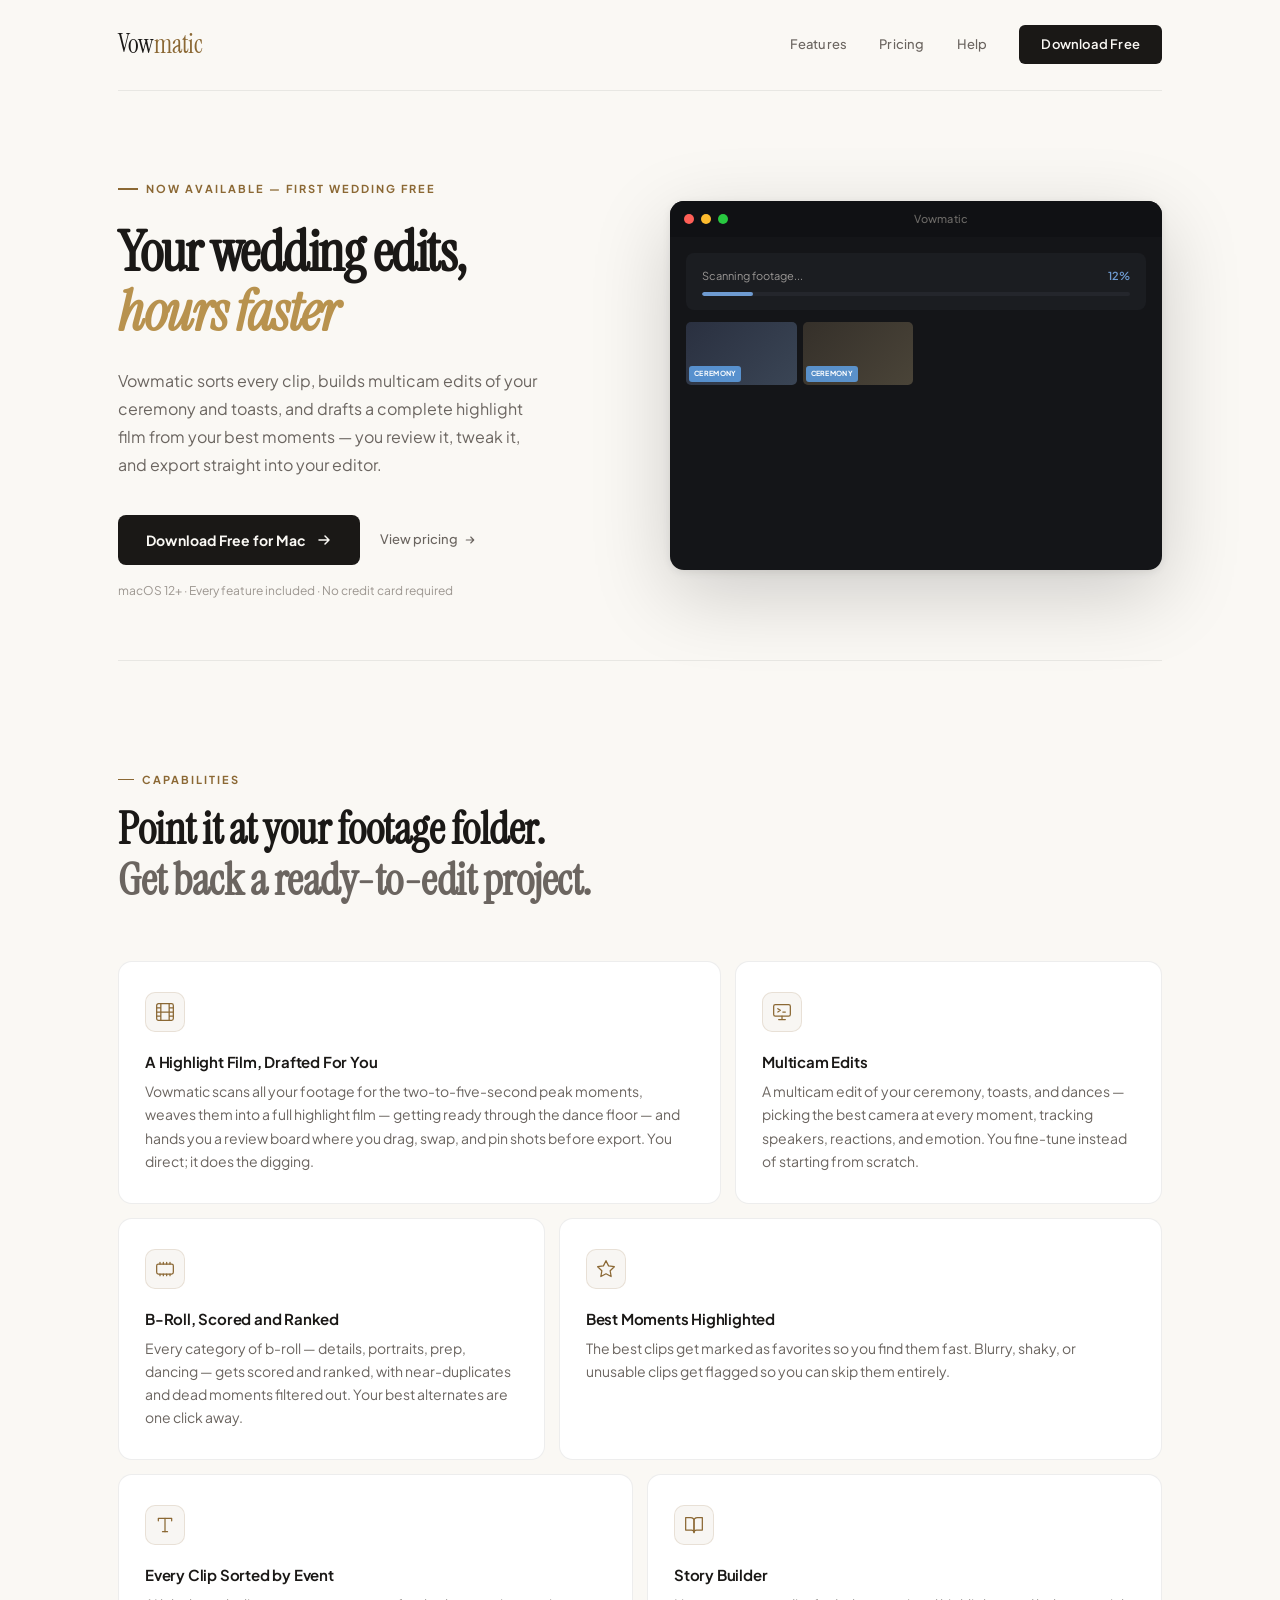
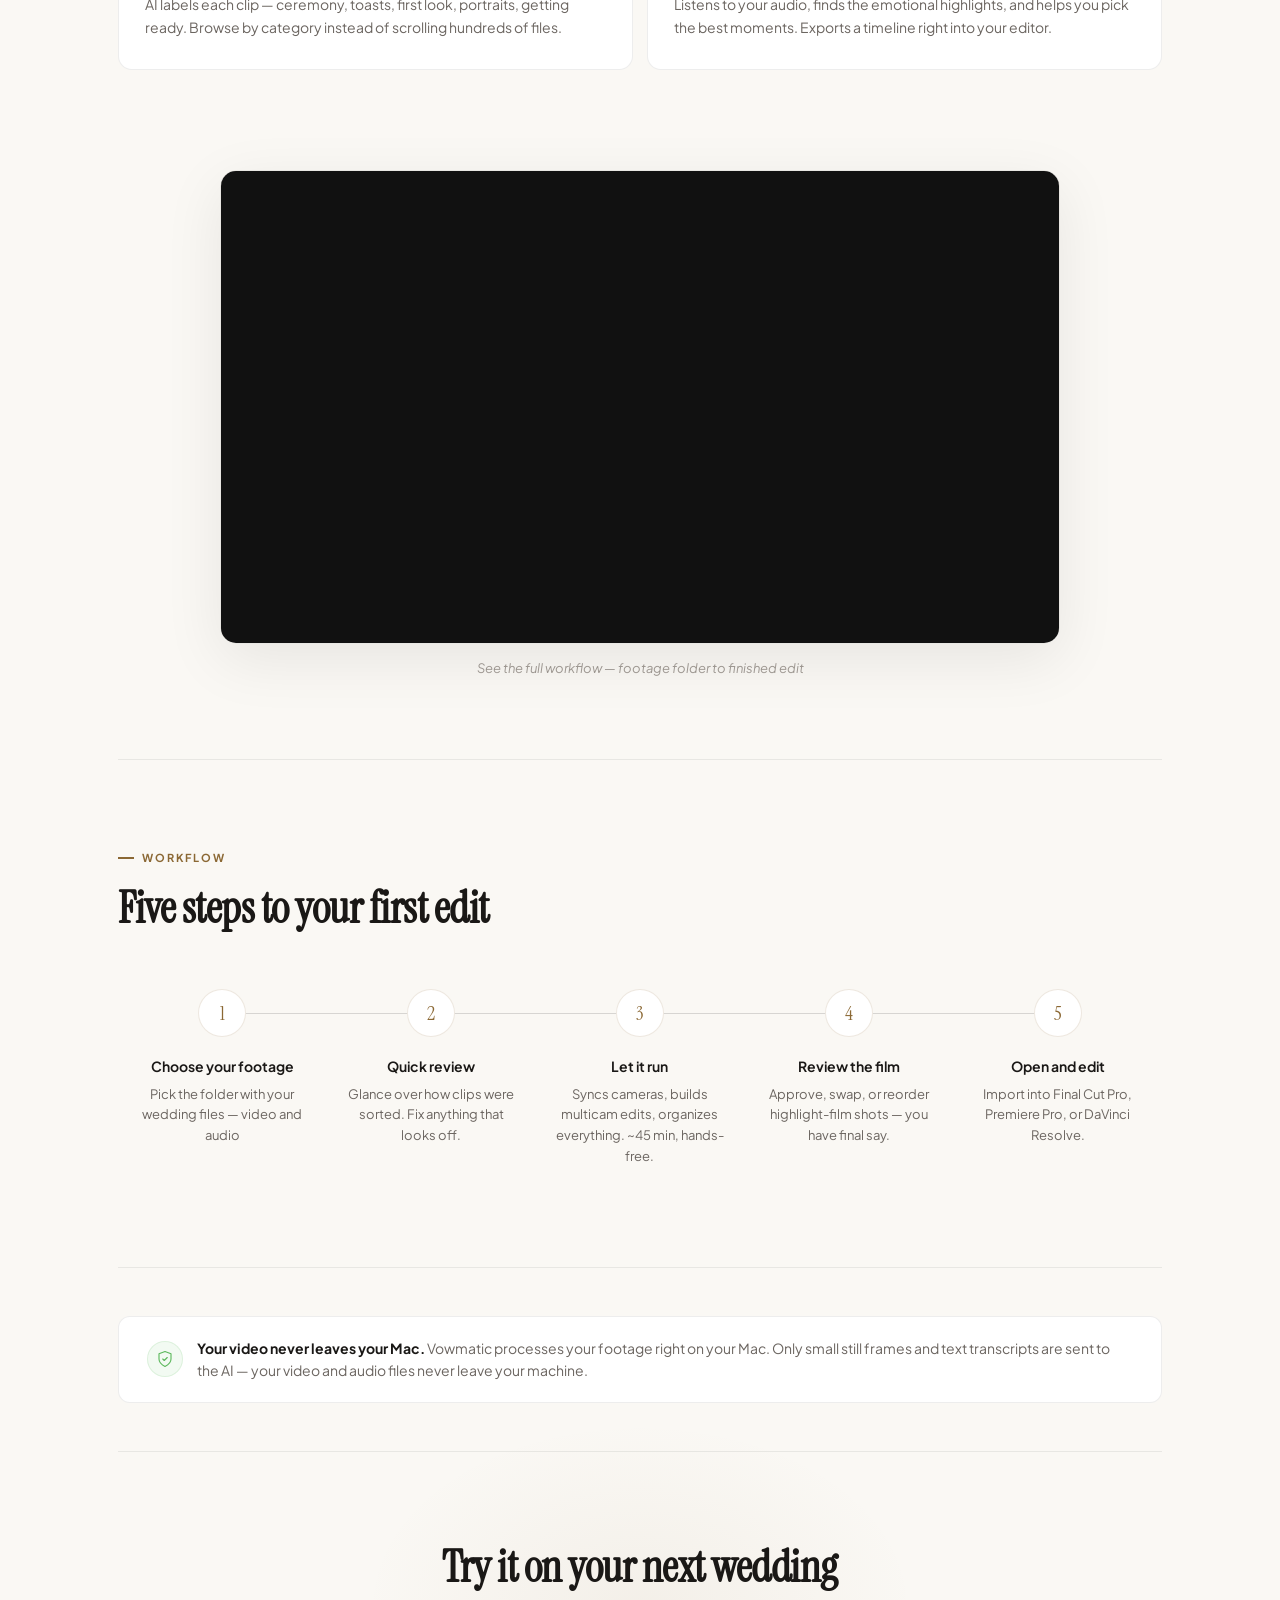
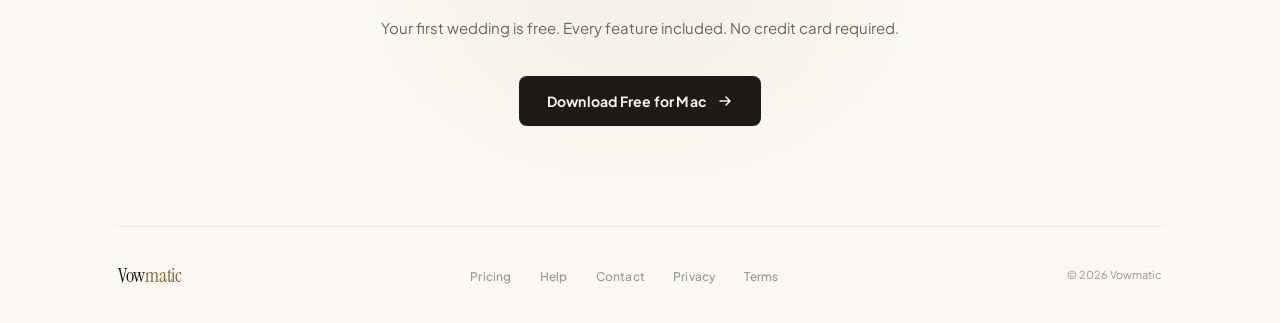
==== index.html @ 45d878b2 "Reflect 1.1.84: highlight film + b-roll selection front and center Homepage: hero/meta lead with the" ====
<!DOCTYPE html>
<html lang="en">
<head>
<meta charset="UTF-8">
<meta name="viewport" content="width=device-width, initial-scale=1.0">
<title>Vowmatic — AI Wedding Edits & Highlight Films</title>
<meta name="description" content="Vowmatic sorts your clips, builds multicam edits, and drafts a complete highlight film from your best moments — you review, swap shots, and export to your editor. First wedding free.">
<link href="https://fonts.googleapis.com/css2?family=Plus+Jakarta+Sans:ital,wght@0,300;0,400;0,500;0,600;0,700;1,400&family=Instrument+Serif:ital@0;1&display=swap" rel="stylesheet">

<!-- Google Analytics -->
<script async src="https://www.googletagmanager.com/gtag/js?id=G-0NYCHRR4FP"></script>
<script>
  window.dataLayer = window.dataLayer || [];
  function gtag(){dataLayer.push(arguments);}
  gtag('js', new Date());
  gtag('config', 'G-0NYCHRR4FP');
</script>

<!-- Meta Pixel -->
<script>
!function(f,b,e,v,n,t,s)
{if(f.fbq)return;n=f.fbq=function(){n.callMethod?
n.callMethod.apply(n,arguments):n.queue.push(arguments)};
if(!f._fbq)f._fbq=n;n.push=n;n.loaded=!0;n.version='2.0';
n.queue=[];t=b.createElement(e);t.async=!0;
t.src=v;s=b.getElementsByTagName(e)[0];
s.parentNode.insertBefore(t,s)}(window, document,'script',
'https://connect.facebook.net/en_US/fbevents.js');
fbq('init', '1876465583027822');
fbq('track', 'PageView');
</script>
<noscript><img height="1" width="1" style="display:none" src="https://www.facebook.com/tr?id=1876465583027822&ev=PageView&noscript=1"/></noscript>

<style>
:root {
  --bg: #FAF8F4;
  --bg-warm: #F3EFE8;
  --surface: #FFFFFF;
  --surface-tint: #F7F4EE;
  --border: rgba(0,0,0,0.07);
  --border-hover: rgba(0,0,0,0.14);
  --text: #1A1816;
  --text-body: #3D3A36;
  --text-dim: #6B6560;
  --text-muted: #9C9690;
  --accent: #8B6834;
  --accent-light: #B8924E;
  --accent-bg: rgba(139, 104, 52, 0.06);
  --accent-border: rgba(139, 104, 52, 0.15);
  --ink: #1A1816;
}

* { margin: 0; padding: 0; box-sizing: border-box; }

body {
  background: var(--bg);
  color: var(--text);
  font-family: 'Plus Jakarta Sans', -apple-system, sans-serif;
  line-height: 1.6;
  overflow-x: hidden;
  -webkit-font-smoothing: antialiased;
}

::selection { background: var(--accent); color: #fff; }

.container { max-width: 1100px; margin: 0 auto; padding: 0 28px; }

/* ═══ NAV ═══ */
nav {
  padding: 24px 0;
  display: flex;
  align-items: center;
  justify-content: space-between;
  border-bottom: 1px solid var(--border);
}
.logo {
  font-family: 'Instrument Serif', serif;
  font-size: 26px;
  color: var(--text);
  text-decoration: none;
  letter-spacing: -0.3px;
}
.logo span { color: var(--accent); }
.nav-right { display: flex; align-items: center; gap: 32px; }
.nav-link {
  color: var(--text-dim);
  text-decoration: none;
  font-size: 13px;
  font-weight: 500;
  letter-spacing: 0.2px;
  transition: color 0.25s;
}
.nav-link:hover { color: var(--text); }
.nav-cta {
  background: var(--ink);
  color: var(--bg);
  padding: 9px 22px;
  border-radius: 6px;
  text-decoration: none;
  font-weight: 600;
  font-size: 13px;
  letter-spacing: 0.2px;
  transition: all 0.3s;
}
.nav-cta:hover { opacity: 0.85; }

/* ═══ HERO ═══ */
.hero {
  display: grid;
  grid-template-columns: 1fr 1fr;
  gap: 60px;
  align-items: center;
  padding: 80px 0 60px;
}
.hero-text { max-width: 480px; }

.hero-label {
  display: inline-flex;
  align-items: center;
  gap: 8px;
  color: var(--accent);
  font-size: 11px;
  font-weight: 700;
  letter-spacing: 2px;
  text-transform: uppercase;
  margin-bottom: 24px;
}
.hero-label::before {
  content: '';
  width: 20px;
  height: 1.5px;
  background: var(--accent);
}

.hero h1 {
  font-family: 'Instrument Serif', serif;
  font-size: clamp(40px, 5vw, 56px);
  line-height: 1.08;
  letter-spacing: -1.5px;
  margin-bottom: 24px;
  color: var(--ink);
}
.hero h1 em {
  font-style: italic;
  color: var(--accent-light);
}

.hero .subtitle {
  color: var(--text-dim);
  font-size: 16px;
  max-width: 420px;
  line-height: 1.75;
  margin-bottom: 36px;
  font-weight: 400;
}

.hero-actions { display: flex; align-items: center; gap: 20px; }

.btn-primary {
  display: inline-flex;
  align-items: center;
  gap: 10px;
  background: var(--ink);
  color: var(--bg);
  padding: 14px 28px;
  border-radius: 8px;
  text-decoration: none;
  font-size: 14px;
  font-weight: 700;
  letter-spacing: 0.2px;
  transition: all 0.3s;
  border: none;
  cursor: pointer;
}
.btn-primary:hover {
  transform: translateY(-1px);
  box-shadow: 0 8px 24px rgba(0,0,0,0.12);
}
.btn-primary svg { transition: transform 0.2s; }
.btn-primary:hover svg { transform: translateX(2px); }

.btn-ghost {
  color: var(--text-dim);
  text-decoration: none;
  font-size: 13px;
  font-weight: 500;
  transition: color 0.25s;
  display: inline-flex;
  align-items: center;
  gap: 6px;
}
.btn-ghost:hover { color: var(--text); }

.hero-note { color: var(--text-muted); font-size: 12px; margin-top: 16px; }

/* ═══ APP MOCKUP ═══ */
.app-mockup {
  background: #141518;
  border-radius: 14px;
  overflow: hidden;
  box-shadow: 0 24px 80px rgba(0,0,0,0.18), 0 2px 8px rgba(0,0,0,0.08);
  position: relative;
  aspect-ratio: 4/3;
}
.app-titlebar {
  height: 36px;
  background: #101114;
  display: flex;
  align-items: center;
  padding: 0 14px;
  gap: 7px;
}
.app-dot { width: 10px; height: 10px; border-radius: 50%; }
.app-dot.r { background: #FF5F57; }
.app-dot.y { background: #FEBC2E; }
.app-dot.g { background: #28C840; }
.app-titlebar-text {
  flex: 1;
  text-align: center;
  color: #6B6966;
  font-size: 11px;
  font-weight: 500;
  letter-spacing: 0.3px;
}
.app-body { padding: 16px; height: calc(100% - 36px); position: relative; overflow: hidden; }

.mock-progress {
  background: #1B1D21;
  border-radius: 8px;
  padding: 14px 16px;
  margin-bottom: 12px;
}
.mock-progress-label {
  display: flex;
  justify-content: space-between;
  margin-bottom: 8px;
}
.mock-progress-label span {
  font-size: 11px;
  color: #9B9896;
  font-family: 'Plus Jakarta Sans', sans-serif;
}
.mock-progress-label strong {
  font-size: 11px;
  color: #6E9BD1;
  font-weight: 600;
  font-family: 'Plus Jakarta Sans', sans-serif;
}
.mock-bar-track {
  height: 4px;
  background: #24262C;
  border-radius: 2px;
  overflow: hidden;
}
.mock-bar-fill {
  height: 100%;
  background: #6E9BD1;
  border-radius: 2px;
  width: 0%;
  transition: width 0.6s cubic-bezier(0.16, 1, 0.3, 1);
}

.mock-clips {
  display: grid;
  grid-template-columns: repeat(4, 1fr);
  gap: 6px;
}
.mock-clip {
  aspect-ratio: 16/9;
  border-radius: 5px;
  position: relative;
  overflow: hidden;
  opacity: 0;
  transform: scale(0.92);
  transition: all 0.4s cubic-bezier(0.16, 1, 0.3, 1);
}
.mock-clip.visible { opacity: 1; transform: scale(1); }
.mock-clip-tag {
  position: absolute;
  bottom: 3px;
  left: 3px;
  font-size: 7px;
  font-weight: 700;
  padding: 2px 5px;
  border-radius: 3px;
  font-family: 'Plus Jakarta Sans', sans-serif;
  letter-spacing: 0.3px;
  text-transform: uppercase;
}
.mock-clip-fav {
  position: absolute;
  top: 3px;
  right: 3px;
  font-size: 8px;
  opacity: 0;
  transition: opacity 0.3s;
}
.mock-clip.fav .mock-clip-fav { opacity: 1; }

.tag-ceremony { background: rgba(94,160,230,0.85); color: #fff; }
.tag-toasts { background: rgba(212,168,83,0.85); color: #1a1a1e; }
.tag-portraits { background: rgba(180,120,200,0.85); color: #fff; }
.tag-ready { background: rgba(92,184,92,0.75); color: #fff; }
.tag-dance { background: rgba(230,120,140,0.85); color: #fff; }
.tag-details { background: rgba(160,160,160,0.7); color: #fff; }

.clip-bg-1 { background: linear-gradient(135deg, #2a3040 0%, #3a4555 100%); }
.clip-bg-2 { background: linear-gradient(135deg, #352a28 0%, #4a3835 100%); }
.clip-bg-3 { background: linear-gradient(135deg, #28352a 0%, #3a4a3d 100%); }
.clip-bg-4 { background: linear-gradient(135deg, #35302a 0%, #4a4438 100%); }
.clip-bg-5 { background: linear-gradient(135deg, #2a2835 0%, #3d384a 100%); }
.clip-bg-6 { background: linear-gradient(135deg, #30352a 0%, #444a38 100%); }

/* ═══ DIVIDER ═══ */
.section-divider { height: 1px; background: var(--border); }

/* ═══ FEATURES ═══ */
.features { padding: 100px 0 80px; }

.section-header { margin-bottom: 56px; }
.section-label {
  display: inline-flex;
  align-items: center;
  gap: 8px;
  color: var(--accent);
  font-size: 11px;
  font-weight: 700;
  letter-spacing: 2px;
  text-transform: uppercase;
  margin-bottom: 16px;
}
.section-label::before {
  content: '';
  width: 16px;
  height: 1.5px;
  background: var(--accent);
}
.section-header h2 {
  font-family: 'Instrument Serif', serif;
  font-size: clamp(32px, 4vw, 44px);
  letter-spacing: -0.5px;
  line-height: 1.15;
  color: var(--ink);
}
.section-header h2 span { color: var(--text-dim); }

.bento {
  display: grid;
  grid-template-columns: repeat(12, 1fr);
  gap: 14px;
}

.bento-card {
  background: var(--surface);
  border: 1px solid var(--border);
  border-radius: 14px;
  padding: 30px 26px;
  transition: all 0.4s cubic-bezier(0.16, 1, 0.3, 1);
  position: relative;
}
.bento-card:hover {
  border-color: var(--border-hover);
  box-shadow: 0 4px 20px rgba(0,0,0,0.04);
  transform: translateY(-2px);
}

.bento-card.span-7 { grid-column: span 7; }
.bento-card.span-5 { grid-column: span 5; }
.bento-card.span-6 { grid-column: span 6; }

.bento-icon {
  width: 40px;
  height: 40px;
  border-radius: 10px;
  background: var(--accent-bg);
  border: 1px solid var(--accent-border);
  display: flex;
  align-items: center;
  justify-content: center;
  margin-bottom: 18px;
  color: var(--accent);
}

.bento-card h3 {
  font-size: 15px;
  font-weight: 650;
  margin-bottom: 6px;
  letter-spacing: -0.2px;
  color: var(--ink);
}
.bento-card p { color: var(--text-dim); font-size: 14px; line-height: 1.65; }

/* ═══ VIDEO ═══ */
.video-section { padding: 20px 0 80px; }
.video-wrapper {
  max-width: 840px;
  margin: 0 auto;
  border-radius: 16px;
  overflow: hidden;
  border: 1px solid var(--border);
  box-shadow: 0 16px 60px rgba(0,0,0,0.08);
}
.video-embed {
  position: relative;
  padding-bottom: 56.25%;
  height: 0;
  background: #111;
}
.video-embed iframe {
  position: absolute;
  inset: 0;
  width: 100%;
  height: 100%;
  border: 0;
}
.video-caption {
  text-align: center;
  color: var(--text-muted);
  font-size: 13px;
  margin-top: 14px;
  font-style: italic;
}

/* ═══ WORKFLOW ═══ */
.workflow { padding: 80px 0 100px; }

.workflow-grid {
  display: grid;
  grid-template-columns: repeat(5, 1fr);
  gap: 0;
  margin-top: 56px;
  position: relative;
}
.workflow-grid::before {
  content: '';
  position: absolute;
  top: 24px;
  left: calc(10% + 10px);
  right: calc(10% + 10px);
  height: 1px;
  background: var(--border-hover);
}
.workflow-step { text-align: center; padding: 0 14px; position: relative; }
.step-marker {
  width: 48px;
  height: 48px;
  border-radius: 50%;
  background: var(--surface);
  border: 1.5px solid var(--accent-border);
  display: flex;
  align-items: center;
  justify-content: center;
  margin: 0 auto 18px;
  font-family: 'Instrument Serif', serif;
  font-size: 20px;
  color: var(--accent);
  position: relative;
  z-index: 1;
}
.workflow-step h3 {
  font-size: 14px;
  font-weight: 650;
  margin-bottom: 6px;
  color: var(--ink);
}
.workflow-step p { color: var(--text-dim); font-size: 13px; line-height: 1.6; }

/* ═══ TRUST ═══ */
.trust-strip { padding: 48px 0; text-align: center; }
.trust-strip-inner {
  display: inline-flex;
  align-items: center;
  gap: 14px;
  background: var(--surface);
  border: 1px solid var(--border);
  border-radius: 12px;
  padding: 20px 28px;
}
.trust-icon {
  width: 36px; height: 36px; border-radius: 50%;
  background: rgba(92, 184, 92, 0.08);
  border: 1px solid rgba(92, 184, 92, 0.15);
  display: flex; align-items: center; justify-content: center;
  flex-shrink: 0;
}
.trust-strip-inner p { color: var(--text-dim); font-size: 14px; line-height: 1.6; text-align: left; }
.trust-strip-inner strong { color: var(--text); }

/* ═══ FINAL CTA ═══ */
.final-cta {
  text-align: center;
  padding: 80px 0 100px;
  position: relative;
}
.final-cta::before {
  content: '';
  position: absolute;
  bottom: 20px;
  left: 50%;
  transform: translateX(-50%);
  width: 600px;
  height: 400px;
  background: radial-gradient(ellipse, rgba(139,104,52,0.06) 0%, transparent 65%);
  pointer-events: none;
}
.final-cta h2 {
  font-family: 'Instrument Serif', serif;
  font-size: clamp(32px, 4.5vw, 44px);
  letter-spacing: -0.5px;
  margin-bottom: 14px;
  position: relative;
  color: var(--ink);
}
.final-cta p { color: var(--text-dim); font-size: 15px; margin-bottom: 36px; position: relative; }

/* ═══ FOOTER ═══ */
footer {
  padding: 32px 0;
  border-top: 1px solid var(--border);
  display: flex;
  justify-content: space-between;
  align-items: center;
}
footer .logo { font-size: 20px; }
.footer-links { display: flex; gap: 28px; list-style: none; }
.footer-links a {
  color: var(--text-muted);
  text-decoration: none;
  font-size: 12px;
  font-weight: 500;
  letter-spacing: 0.2px;
  transition: color 0.25s;
}
.footer-links a:hover { color: var(--text-dim); }
.footer-copy { color: var(--text-muted); font-size: 11px; }

/* ═══ ANIMATIONS ═══ */
.fade-up {
  opacity: 0;
  transform: translateY(24px);
  transition: opacity 0.7s cubic-bezier(0.16, 1, 0.3, 1), transform 0.7s cubic-bezier(0.16, 1, 0.3, 1);
}
.fade-up.visible { opacity: 1; transform: translateY(0); }

/* ═══ RESPONSIVE ═══ */
@media (max-width: 1024px) {
  .bento-card.span-7, .bento-card.span-5 { grid-column: span 6; }
}
@media (max-width: 768px) {
  .hero { grid-template-columns: 1fr; gap: 40px; padding: 60px 0 40px; }
  .hero-text { max-width: 100%; }
  .app-mockup { max-width: 480px; }
  .bento { grid-template-columns: 1fr; }
  .bento-card.span-7, .bento-card.span-5, .bento-card.span-6 { grid-column: span 1; }
  .workflow-grid { grid-template-columns: repeat(2, 1fr); gap: 28px; }
  .workflow-grid::before { display: none; }
  footer { flex-direction: column; gap: 16px; text-align: center; }
  .nav-right { gap: 16px; }
  .nav-link.hide-mobile { display: none; }
  .trust-strip-inner { flex-direction: column; text-align: center; }
}
@media (max-width: 480px) {
  .hero-actions { flex-direction: column; align-items: flex-start; }
  .workflow-grid { grid-template-columns: 1fr; }
  .mock-clips { grid-template-columns: repeat(3, 1fr); }
}
</style>
</head>
<body>

<div class="container">
  <nav>
    <a href="/" class="logo">Vow<span>matic</span></a>
    <div class="nav-right">
      <a href="#features" class="nav-link hide-mobile">Features</a>
      <a href="/pricing.html" class="nav-link">Pricing</a>
      <a href="/help.html" class="nav-link">Help</a>
      <a href="/download.html" class="nav-cta" onclick="trackDownload()">Download Free</a>
    </div>
  </nav>
</div>

<div class="container">

  <!-- ═══ HERO ═══ -->
  <section class="hero">
    <div class="hero-text fade-up">
      <div class="hero-label">Now Available — First Wedding Free</div>
      <h1>Your wedding edits,<br><em>hours faster</em></h1>
      <p class="subtitle">Vowmatic sorts every clip, builds multicam edits of your ceremony and toasts, and drafts a complete highlight film from your best moments — you review it, tweak it, and export straight into your editor.</p>
      <div class="hero-actions">
        <a href="/download.html" class="btn-primary" onclick="trackDownload()">
          Download Free for Mac
          <svg width="16" height="16" viewBox="0 0 16 16" fill="none"><path d="M3 8h10M9 4l4 4-4 4" stroke="currentColor" stroke-width="1.5" stroke-linecap="round" stroke-linejoin="round"/></svg>
        </a>
        <a href="/pricing.html" class="btn-ghost">
          View pricing
          <svg width="12" height="12" viewBox="0 0 16 16" fill="none"><path d="M3 8h10M9 4l4 4-4 4" stroke="currentColor" stroke-width="1.5" stroke-linecap="round" stroke-linejoin="round"/></svg>
        </a>
      </div>
      <p class="hero-note">macOS 12+ &middot; Every feature included &middot; No credit card required</p>
    </div>

    <!-- ANIMATED APP MOCKUP -->
    <div class="app-mockup fade-up" id="appMockup">
      <div class="app-titlebar">
        <div class="app-dot r"></div>
        <div class="app-dot y"></div>
        <div class="app-dot g"></div>
        <span class="app-titlebar-text">Vowmatic</span>
      </div>
      <div class="app-body">
        <div class="mock-progress">
          <div class="mock-progress-label">
            <span id="progressPhase">Analyzing clips...</span>
            <strong id="progressPct">0%</strong>
          </div>
          <div class="mock-bar-track">
            <div class="mock-bar-fill" id="progressBar"></div>
          </div>
        </div>
        <div class="mock-clips" id="clipGrid"></div>
      </div>
    </div>
  </section>

  <div class="section-divider"></div>

  <!-- ═══ FEATURES ═══ -->
  <section class="features fade-up" id="features">
    <div class="section-header">
      <div class="section-label">Capabilities</div>
      <h2>Point it at your footage folder.<br><span>Get back a ready-to-edit project.</span></h2>
    </div>

    <div class="bento">
      <div class="bento-card span-7">
        <div class="bento-icon">
          <svg width="20" height="20" viewBox="0 0 24 24" fill="none" stroke="currentColor" stroke-width="1.5" stroke-linecap="round" stroke-linejoin="round"><path d="M19.82 2H4.18A2.18 2.18 0 0 0 2 4.18v15.64A2.18 2.18 0 0 0 4.18 22h15.64A2.18 2.18 0 0 0 22 19.82V4.18A2.18 2.18 0 0 0 19.82 2z"/><path d="M7 2v20M17 2v20M2 12h20M2 7h5M2 17h5M17 17h5M17 7h5"/></svg>
        </div>
        <h3>A Highlight Film, Drafted For You</h3>
        <p>Vowmatic scans all your footage for the two-to-five-second peak moments, weaves them into a full highlight film — getting ready through the dance floor — and hands you a review board where you drag, swap, and pin shots before export. You direct; it does the digging.</p>
      </div>

      <div class="bento-card span-5">
        <div class="bento-icon">
          <svg width="20" height="20" viewBox="0 0 24 24" fill="none" stroke="currentColor" stroke-width="1.5" stroke-linecap="round" stroke-linejoin="round"><rect x="2" y="3" width="20" height="14" rx="2"/><path d="M8 21h8M12 17v4"/><path d="M7 8l3 2-3 2"/><line x1="13" y1="12" x2="16" y2="12"/></svg>
        </div>
        <h3>Multicam Edits</h3>
        <p>A multicam edit of your ceremony, toasts, and dances — picking the best camera at every moment, tracking speakers, reactions, and emotion. You fine-tune instead of starting from scratch.</p>
      </div>

      <div class="bento-card span-5">
        <div class="bento-icon">
          <svg width="20" height="20" viewBox="0 0 24 24" fill="none" stroke="currentColor" stroke-width="1.5" stroke-linecap="round" stroke-linejoin="round"><rect x="2" y="6" width="20" height="12" rx="2"/><path d="M6 6V4M10 6V4M14 6V4M18 6V4M6 20v-2M10 20v-2M14 20v-2M18 20v-2"/></svg>
        </div>
        <h3>B-Roll, Scored and Ranked</h3>
        <p>Every category of b-roll — details, portraits, prep, dancing — gets scored and ranked, with near-duplicates and dead moments filtered out. Your best alternates are one click away.</p>
      </div>

      <div class="bento-card span-7">
        <div class="bento-icon">
          <svg width="20" height="20" viewBox="0 0 24 24" fill="none" stroke="currentColor" stroke-width="1.5" stroke-linecap="round" stroke-linejoin="round"><polygon points="12 2 15.09 8.26 22 9.27 17 14.14 18.18 21.02 12 17.77 5.82 21.02 7 14.14 2 9.27 8.91 8.26 12 2"/></svg>
        </div>
        <h3>Best Moments Highlighted</h3>
        <p>The best clips get marked as favorites so you find them fast. Blurry, shaky, or unusable clips get flagged so you can skip them entirely.</p>
      </div>

      <div class="bento-card span-6">
        <div class="bento-icon">
          <svg width="20" height="20" viewBox="0 0 24 24" fill="none" stroke="currentColor" stroke-width="1.5" stroke-linecap="round" stroke-linejoin="round"><path d="M4 7V4h16v3"/><path d="M9 20h6"/><path d="M12 4v16"/></svg>
        </div>
        <h3>Every Clip Sorted by Event</h3>
        <p>AI labels each clip — ceremony, toasts, first look, portraits, getting ready. Browse by category instead of scrolling hundreds of files.</p>
      </div>

      <div class="bento-card span-6">
        <div class="bento-icon">
          <svg width="20" height="20" viewBox="0 0 24 24" fill="none" stroke="currentColor" stroke-width="1.5" stroke-linecap="round" stroke-linejoin="round"><path d="M2 3h6a4 4 0 0 1 4 4v14a3 3 0 0 0-3-3H2z"/><path d="M22 3h-6a4 4 0 0 0-4 4v14a3 3 0 0 1 3-3h7z"/></svg>
        </div>
        <h3>Story Builder</h3>
        <p>Listens to your audio, finds the emotional highlights, and helps you pick the best moments. Exports a timeline right into your editor.</p>
      </div>
    </div>
  </section>

  <!-- ═══ VIDEO ═══ -->
  <section class="video-section fade-up">
    <div class="video-wrapper">
      <div class="video-embed">
        <iframe src="https://www.youtube.com/embed/QG1pT6czTqk" allow="accelerometer; autoplay; clipboard-write; encrypted-media; gyroscope; picture-in-picture" allowfullscreen></iframe>
      </div>
    </div>
    <p class="video-caption">See the full workflow — footage folder to finished edit</p>
  </section>

  <div class="section-divider"></div>

  <!-- ═══ WORKFLOW ═══ -->
  <section class="workflow fade-up" id="how">
    <div class="section-header">
      <div class="section-label">Workflow</div>
      <h2>Five steps to your first edit</h2>
    </div>
    <div class="workflow-grid">
      <div class="workflow-step">
        <div class="step-marker">1</div>
        <h3>Choose your footage</h3>
        <p>Pick the folder with your wedding files — video and audio</p>
      </div>
      <div class="workflow-step">
        <div class="step-marker">2</div>
        <h3>Quick review</h3>
        <p>Glance over how clips were sorted. Fix anything that looks off.</p>
      </div>
      <div class="workflow-step">
        <div class="step-marker">3</div>
        <h3>Let it run</h3>
        <p>Syncs cameras, builds multicam edits, organizes everything. ~45 min, hands-free.</p>
      </div>
      <div class="workflow-step">
        <div class="step-marker">4</div>
        <h3>Review the film</h3>
        <p>Approve, swap, or reorder highlight-film shots — you have final say.</p>
      </div>
      <div class="workflow-step">
        <div class="step-marker">5</div>
        <h3>Open and edit</h3>
        <p>Import into Final Cut Pro, Premiere Pro, or DaVinci Resolve.</p>
      </div>
    </div>
  </section>

  <div class="section-divider"></div>

  <!-- ═══ TRUST ═══ -->
  <section class="trust-strip fade-up">
    <div class="trust-strip-inner">
      <div class="trust-icon">
        <svg width="18" height="18" viewBox="0 0 24 24" fill="none" stroke="#5CB85C" stroke-width="1.5" stroke-linecap="round" stroke-linejoin="round"><path d="M12 22s8-4 8-10V5l-8-3-8 3v7c0 6 8 10 8 10z"/><path d="M9 12l2 2 4-4"/></svg>
      </div>
      <p><strong>Your video never leaves your Mac.</strong> Vowmatic processes your footage right on your Mac. Only small still frames and text transcripts are sent to the AI — your video and audio files never leave your machine.</p>
    </div>
  </section>

  <div class="section-divider"></div>

  <!-- ═══ CTA ═══ -->
  <section class="final-cta fade-up">
    <h2>Try it on your next wedding</h2>
    <p>Your first wedding is free. Every feature included. No credit card required.</p>
    <a href="/download.html" class="btn-primary" onclick="trackDownload()">
      Download Free for Mac
      <svg width="16" height="16" viewBox="0 0 16 16" fill="none"><path d="M3 8h10M9 4l4 4-4 4" stroke="currentColor" stroke-width="1.5" stroke-linecap="round" stroke-linejoin="round"/></svg>
    </a>
  </section>

</div>

<div class="container">
  <footer>
    <a href="/" class="logo">Vow<span>matic</span></a>
    <ul class="footer-links">
      <li><a href="/pricing.html">Pricing</a></li>
      <li><a href="/help.html">Help</a></li>
      <li><a href="/cdn-cgi/l/email-protection#90f2e2e9f1fed0e6ffe7fdf1e4f9f3bef1f9">Contact</a></li>
      <li><a href="/privacy.html">Privacy</a></li>
      <li><a href="/terms.html">Terms</a></li>
    </ul>
    <span class="footer-copy">&copy; 2026 Vowmatic</span>
  </footer>
</div>

<script data-cfasync="false" src="/cdn-cgi/scripts/5c5dd728/cloudflare-static/email-decode.min.js"></script>
<script>
// ═══ TRACKING ═══
function trackDownload() {
  gtag('event', 'click_download', { event_category: 'engagement', event_label: 'homepage' });
  if (typeof fbq === 'function') fbq('track', 'Lead');
}

// ═══ SCROLL ANIMATIONS ═══
const observer = new IntersectionObserver((entries) => {
  entries.forEach((entry, i) => {
    if (entry.isIntersecting) {
      setTimeout(() => entry.target.classList.add('visible'), i * 80);
      observer.unobserve(entry.target);
    }
  });
}, { threshold: 0.12 });
document.querySelectorAll('.fade-up').forEach(el => observer.observe(el));

const bentoObs = new IntersectionObserver((entries) => {
  entries.forEach(entry => {
    if (entry.isIntersecting) {
      entry.target.querySelectorAll('.bento-card').forEach((c, i) => {
        c.style.opacity = '0';
        c.style.transform = 'translateY(14px)';
        c.style.transition = 'opacity 0.5s ' + (i * 0.07) + 's cubic-bezier(0.16,1,0.3,1), transform 0.5s ' + (i * 0.07) + 's cubic-bezier(0.16,1,0.3,1)';
        setTimeout(function() { c.style.opacity = '1'; c.style.transform = 'translateY(0)'; }, 20);
      });
      bentoObs.unobserve(entry.target);
    }
  });
}, { threshold: 0.1 });
document.querySelectorAll('.bento').forEach(el => bentoObs.observe(el));

// ═══ APP MOCKUP ANIMATION ═══
var clipData = [
  { event: 'ceremony', tag: 'Ceremony', cls: 'tag-ceremony', bg: 1, fav: true },
  { event: 'ceremony', tag: 'Ceremony', cls: 'tag-ceremony', bg: 4, fav: false },
  { event: 'toasts', tag: 'Toasts', cls: 'tag-toasts', bg: 2, fav: true },
  { event: 'portraits', tag: 'Portraits', cls: 'tag-portraits', bg: 3, fav: false },
  { event: 'ready', tag: 'Getting Ready', cls: 'tag-ready', bg: 5, fav: false },
  { event: 'ceremony', tag: 'Ceremony', cls: 'tag-ceremony', bg: 6, fav: false },
  { event: 'dance', tag: 'First Dance', cls: 'tag-dance', bg: 2, fav: true },
  { event: 'details', tag: 'Details', cls: 'tag-details', bg: 3, fav: false },
  { event: 'toasts', tag: 'Toasts', cls: 'tag-toasts', bg: 1, fav: false },
  { event: 'portraits', tag: 'Portraits', cls: 'tag-portraits', bg: 5, fav: true },
  { event: 'ready', tag: 'Getting Ready', cls: 'tag-ready', bg: 4, fav: false },
  { event: 'ceremony', tag: 'Ceremony', cls: 'tag-ceremony', bg: 6, fav: false }
];

var phases = [
  { label: 'Scanning footage...', pct: 12 },
  { label: 'Classifying clips...', pct: 32 },
  { label: 'Rating quality...', pct: 52 },
  { label: 'Building multicam...', pct: 70 },
  { label: 'Casting b-roll...', pct: 84 },
  { label: 'Planning the highlight film...', pct: 96 },
  { label: 'Highlight film ready \u2014 your review', pct: 100 }
];

function runMockup() {
  var grid = document.getElementById('clipGrid');
  var bar = document.getElementById('progressBar');
  var pctEl = document.getElementById('progressPct');
  var phaseEl = document.getElementById('progressPhase');

  grid.innerHTML = '';
  clipData.forEach(function(c) {
    var div = document.createElement('div');
    div.className = 'mock-clip clip-bg-' + c.bg;
    div.innerHTML = '<span class="mock-clip-tag ' + c.cls + '">' + c.tag + '</span><span class="mock-clip-fav">\u2B50</span>';
    grid.appendChild(div);
  });

  var clips = grid.querySelectorAll('.mock-clip');
  bar.style.width = '0%';
  pctEl.textContent = '0%';
  phaseEl.textContent = phases[0].label;
  clips.forEach(function(c) { c.classList.remove('visible', 'fav'); });

  var step = 0;
  var clipBatch = Math.ceil(clips.length / phases.length);

  function nextPhase() {
    if (step >= phases.length) {
      setTimeout(function() {
        clipData.forEach(function(c, i) { if (c.fav) clips[i].classList.add('fav'); });
      }, 400);
      setTimeout(function() {
        clips.forEach(function(c) { c.classList.remove('visible', 'fav'); });
        bar.style.transition = 'none';
        bar.style.width = '0%';
        setTimeout(function() { bar.style.transition = ''; step = 0; nextPhase(); }, 300);
      }, 4000);
      return;
    }

    var phase = phases[step];
    phaseEl.textContent = phase.label;
    bar.style.width = phase.pct + '%';
    pctEl.textContent = phase.pct + '%';

    var start = step * clipBatch;
    var end = Math.min(start + clipBatch, clips.length);
    for (var i = start; i < end; i++) {
      (function(idx, offset) {
        setTimeout(function() { clips[idx].classList.add('visible'); }, offset * 120);
      })(i, i - start);
    }

    step++;
    setTimeout(nextPhase, 1800);
  }

  var mockObs = new IntersectionObserver(function(entries) {
    if (entries[0].isIntersecting) {
      setTimeout(nextPhase, 600);
      mockObs.unobserve(entries[0].target);
    }
  }, { threshold: 0.3 });
  mockObs.observe(document.getElementById('appMockup'));
}

runMockup();
</script>

</body>
</html>
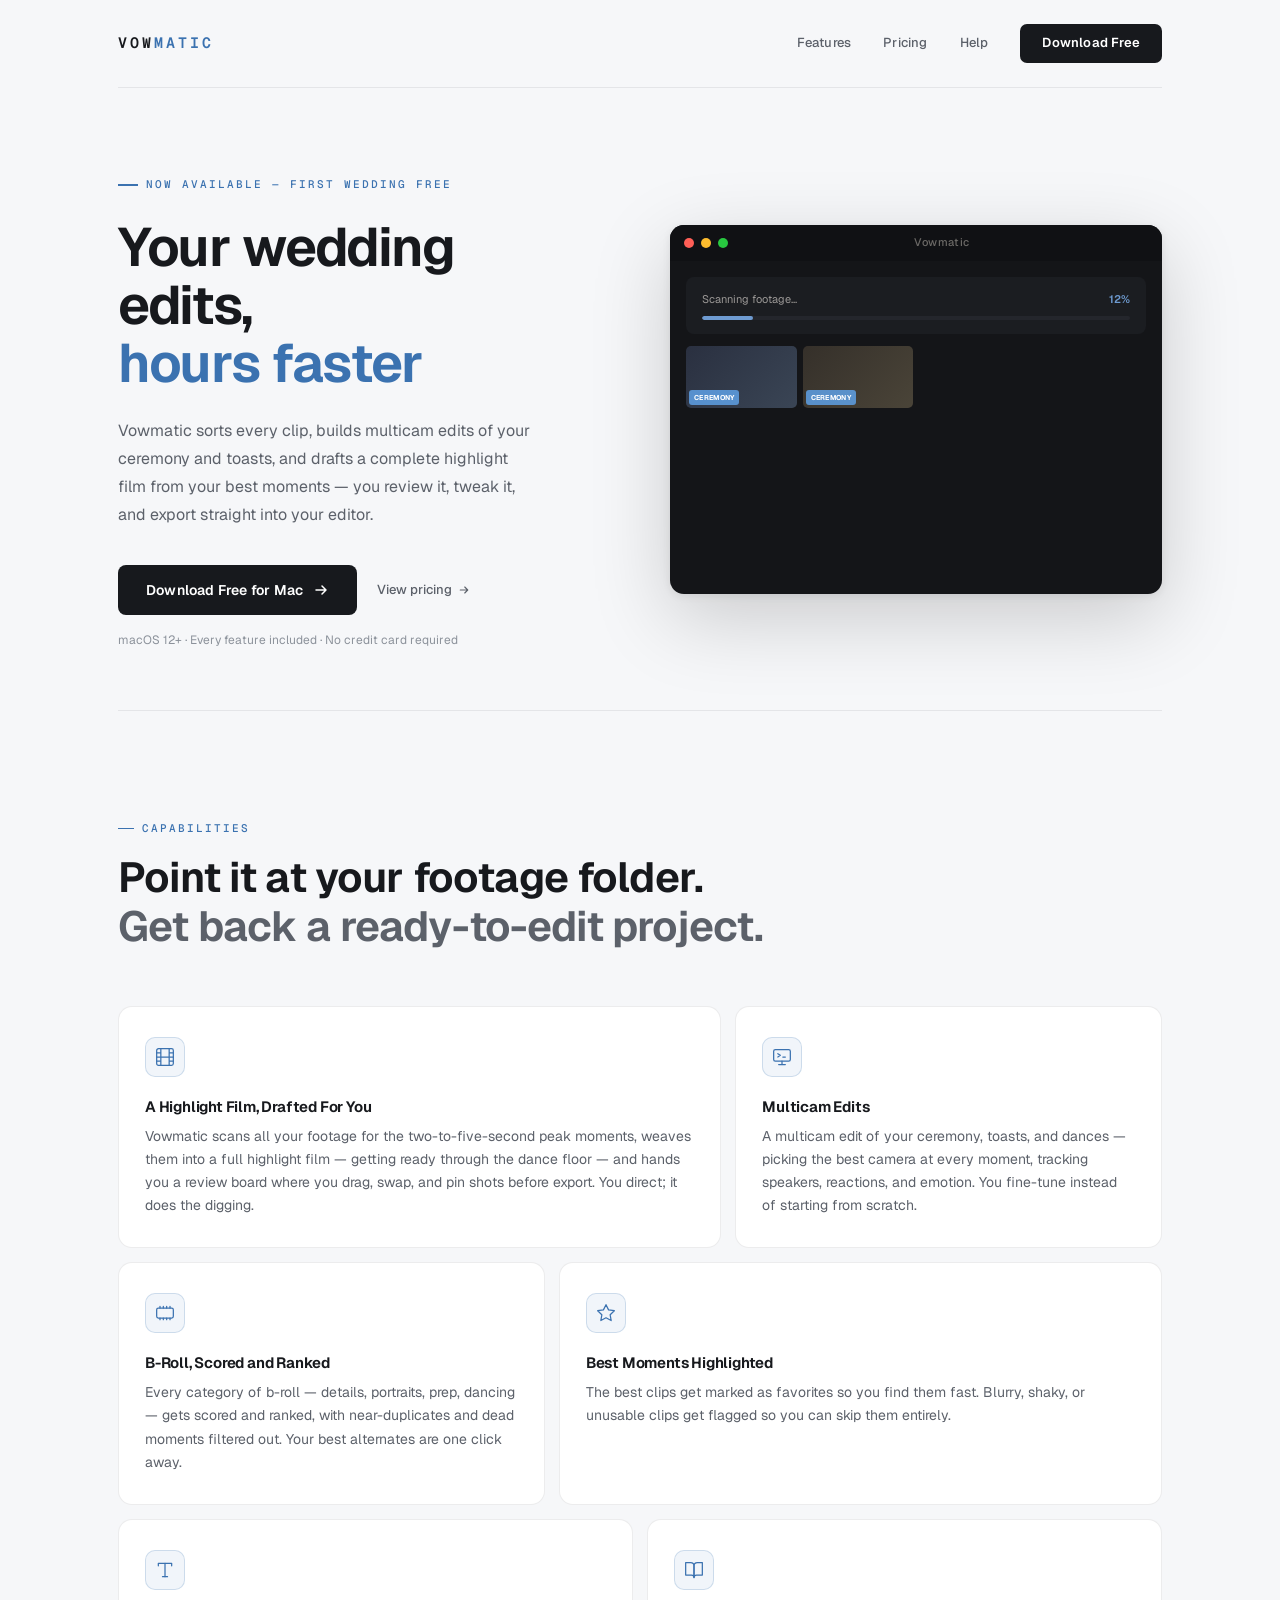
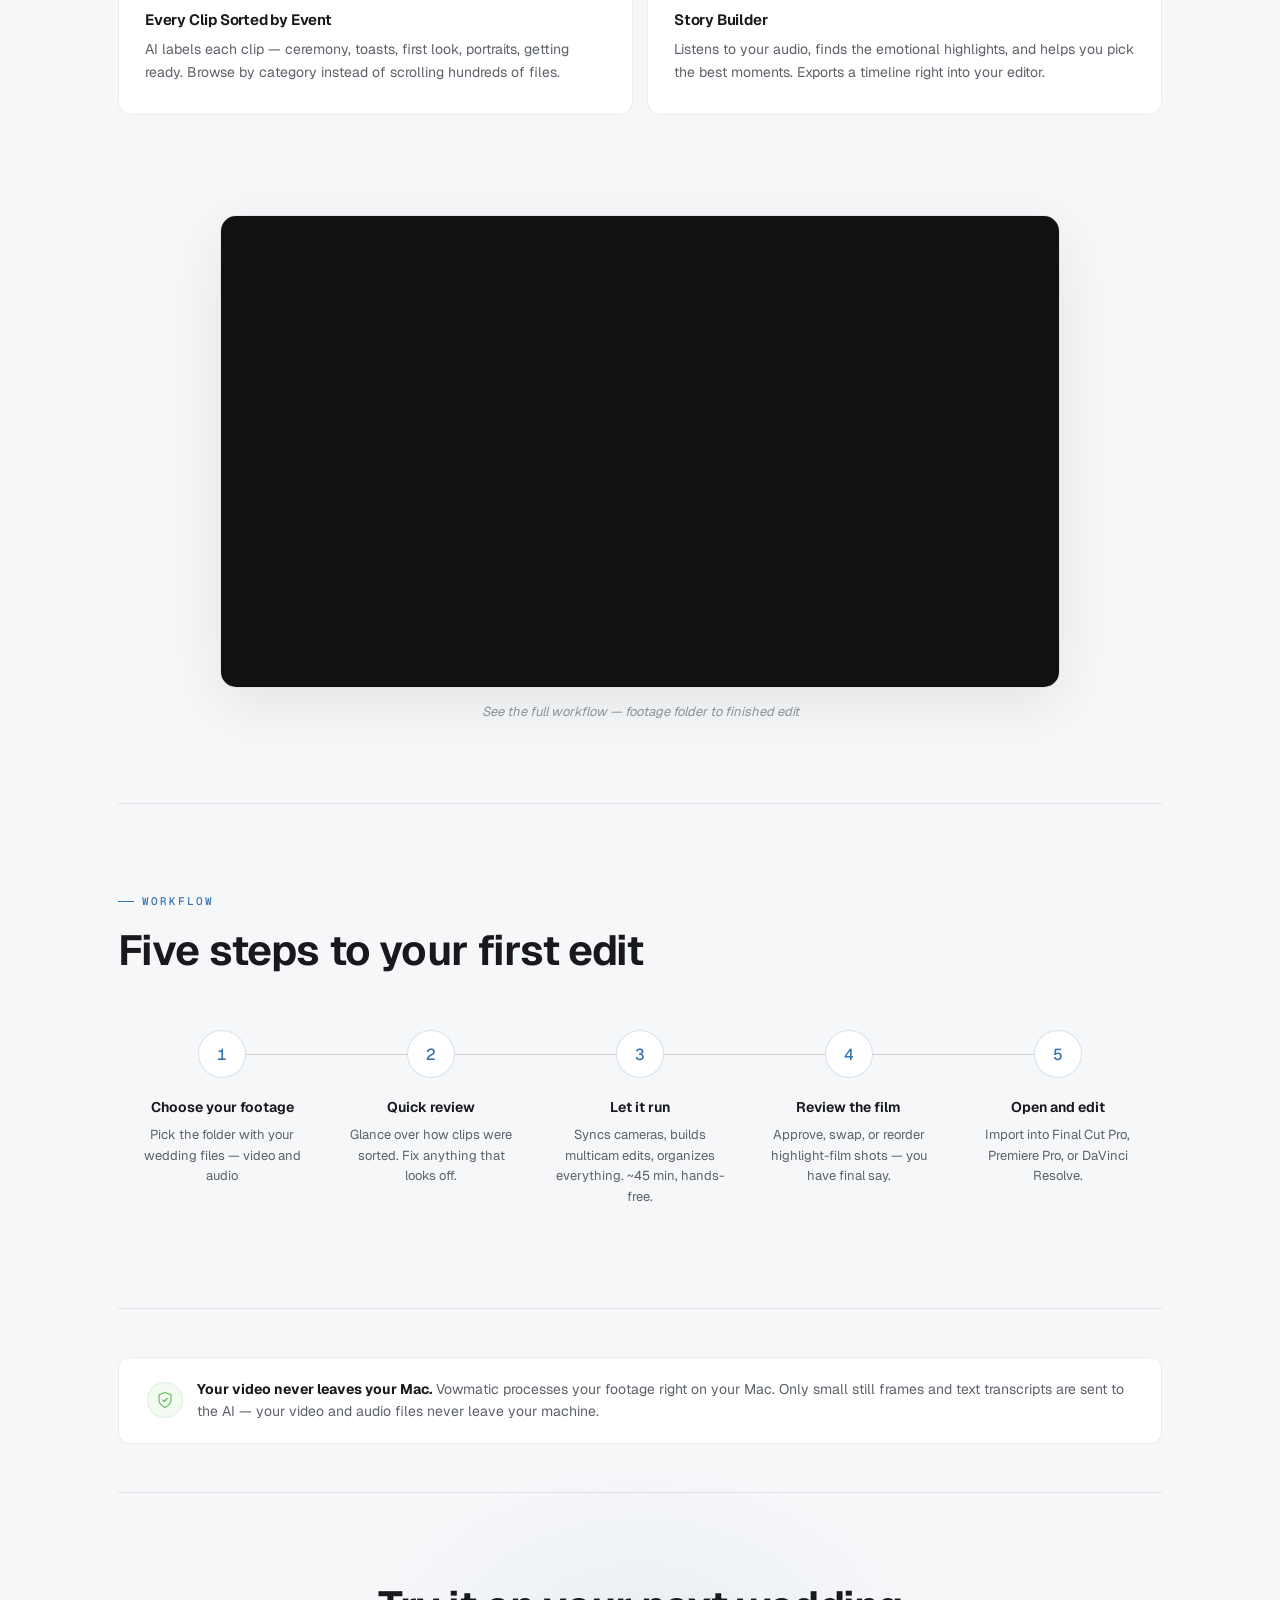
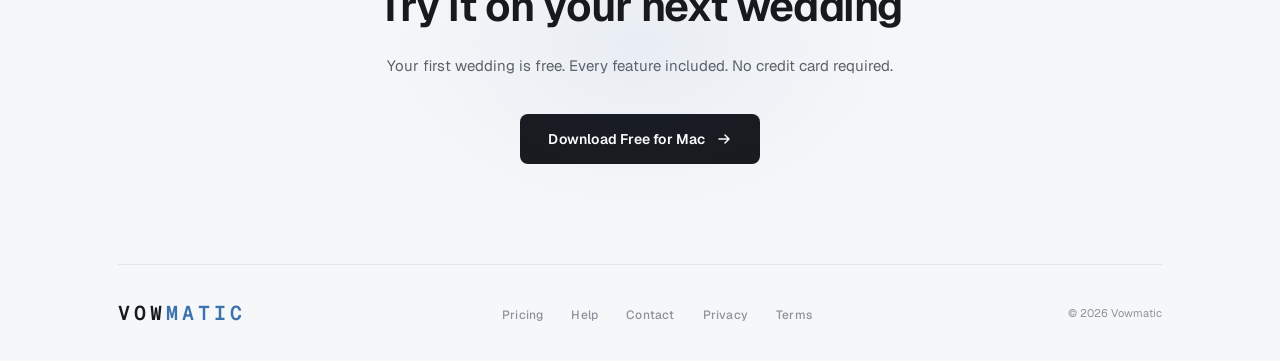
==== commit 20aeb2a5: "design: match site to app "Cutting Room" theme, remove gold/serif AI tell Port ui_theme.py "cutting-" ====
--- a/index.html
+++ b/index.html
@@ -5,7 +5,7 @@
 <meta name="viewport" content="width=device-width, initial-scale=1.0">
 <title>Vowmatic — AI Wedding Edits & Highlight Films</title>
 <meta name="description" content="Vowmatic sorts your clips, builds multicam edits, and drafts a complete highlight film from your best moments — you review, swap shots, and export to your editor. First wedding free.">
-<link href="https://fonts.googleapis.com/css2?family=Plus+Jakarta+Sans:ital,wght@0,300;0,400;0,500;0,600;0,700;1,400&family=Instrument+Serif:ital@0;1&display=swap" rel="stylesheet">
+<link href="https://fonts.googleapis.com/css2?family=Geist:wght@400;500;600;700&family=Geist+Mono:wght@400;500;600&display=swap" rel="stylesheet">
 
 <!-- Google Analytics -->
 <script async src="https://www.googletagmanager.com/gtag/js?id=G-0NYCHRR4FP"></script>
@@ -33,21 +33,25 @@
 
 <style>
 :root {
-  --bg: #FAF8F4;
-  --bg-warm: #F3EFE8;
+  --bg: #F6F7F9;
+  --bg-warm: #EDEFF2;
   --surface: #FFFFFF;
-  --surface-tint: #F7F4EE;
-  --border: rgba(0,0,0,0.07);
-  --border-hover: rgba(0,0,0,0.14);
-  --text: #1A1816;
-  --text-body: #3D3A36;
-  --text-dim: #6B6560;
-  --text-muted: #9C9690;
-  --accent: #8B6834;
-  --accent-light: #B8924E;
-  --accent-bg: rgba(139, 104, 52, 0.06);
-  --accent-border: rgba(139, 104, 52, 0.15);
-  --ink: #1A1816;
+  --surface-tint: #F1F3F6;
+  --border: rgba(20,22,26,0.08);
+  --border-hover: rgba(20,22,26,0.16);
+  --text: #17191D;
+  --text-body: #363A40;
+  --text-dim: #5C616A;
+  --text-muted: #8C929B;
+  --accent: #3B72B0;
+  --accent-hover: #2E5E96;
+  --accent-light: #6E9BD1;
+  --accent-bg: rgba(59, 114, 176, 0.07);
+  --accent-border: rgba(59, 114, 176, 0.20);
+  --ink: #17191D;
+  --font-body: 'Geist', -apple-system, 'Helvetica Neue', sans-serif;
+  --font-heading: 'Geist', -apple-system, 'Helvetica Neue', sans-serif;
+  --font-mono: 'Geist Mono', 'SF Mono', ui-monospace, monospace;
 }
 
 * { margin: 0; padding: 0; box-sizing: border-box; }
@@ -55,7 +59,7 @@
 body {
   background: var(--bg);
   color: var(--text);
-  font-family: 'Plus Jakarta Sans', -apple-system, sans-serif;
+  font-family: var(--font-body);
   line-height: 1.6;
   overflow-x: hidden;
   -webkit-font-smoothing: antialiased;
@@ -74,11 +78,13 @@
   border-bottom: 1px solid var(--border);
 }
 .logo {
-  font-family: 'Instrument Serif', serif;
-  font-size: 26px;
+  font-family: var(--font-mono);
+  font-size: 15px;
+  font-weight: 600;
+  letter-spacing: 0.2em;
+  text-transform: uppercase;
   color: var(--text);
   text-decoration: none;
-  letter-spacing: -0.3px;
 }
 .logo span { color: var(--accent); }
 .nav-right { display: flex; align-items: center; gap: 32px; }
@@ -93,9 +99,9 @@
 .nav-link:hover { color: var(--text); }
 .nav-cta {
   background: var(--ink);
-  color: var(--bg);
+  color: #fff;
   padding: 9px 22px;
-  border-radius: 6px;
+  border-radius: 7px;
   text-decoration: none;
   font-weight: 600;
   font-size: 13px;
@@ -119,8 +125,9 @@
   align-items: center;
   gap: 8px;
   color: var(--accent);
+  font-family: var(--font-mono);
   font-size: 11px;
-  font-weight: 700;
+  font-weight: 500;
   letter-spacing: 2px;
   text-transform: uppercase;
   margin-bottom: 24px;
@@ -133,16 +140,17 @@
 }
 
 .hero h1 {
-  font-family: 'Instrument Serif', serif;
-  font-size: clamp(40px, 5vw, 56px);
+  font-family: var(--font-heading);
+  font-size: clamp(38px, 5vw, 54px);
+  font-weight: 650;
   line-height: 1.08;
-  letter-spacing: -1.5px;
+  letter-spacing: -0.025em;
   margin-bottom: 24px;
   color: var(--ink);
 }
 .hero h1 em {
-  font-style: italic;
-  color: var(--accent-light);
+  font-style: normal;
+  color: var(--accent);
 }
 
 .hero .subtitle {
@@ -161,12 +169,12 @@
   align-items: center;
   gap: 10px;
   background: var(--ink);
-  color: var(--bg);
+  color: #fff;
   padding: 14px 28px;
   border-radius: 8px;
   text-decoration: none;
   font-size: 14px;
-  font-weight: 700;
+  font-weight: 600;
   letter-spacing: 0.2px;
   transition: all 0.3s;
   border: none;
@@ -174,7 +182,7 @@
 }
 .btn-primary:hover {
   transform: translateY(-1px);
-  box-shadow: 0 8px 24px rgba(0,0,0,0.12);
+  box-shadow: 0 8px 24px rgba(20,22,26,0.16);
 }
 .btn-primary svg { transition: transform 0.2s; }
 .btn-primary:hover svg { transform: translateX(2px); }
@@ -238,13 +246,13 @@
 .mock-progress-label span {
   font-size: 11px;
   color: #9B9896;
-  font-family: 'Plus Jakarta Sans', sans-serif;
+  font-family: var(--font-body);
 }
 .mock-progress-label strong {
   font-size: 11px;
   color: #6E9BD1;
   font-weight: 600;
-  font-family: 'Plus Jakarta Sans', sans-serif;
+  font-family: var(--font-body);
 }
 .mock-bar-track {
   height: 4px;
@@ -283,7 +291,7 @@
   font-weight: 700;
   padding: 2px 5px;
   border-radius: 3px;
-  font-family: 'Plus Jakarta Sans', sans-serif;
+  font-family: var(--font-body);
   letter-spacing: 0.3px;
   text-transform: uppercase;
 }
@@ -323,8 +331,9 @@
   align-items: center;
   gap: 8px;
   color: var(--accent);
+  font-family: var(--font-mono);
   font-size: 11px;
-  font-weight: 700;
+  font-weight: 500;
   letter-spacing: 2px;
   text-transform: uppercase;
   margin-bottom: 16px;
@@ -336,9 +345,10 @@
   background: var(--accent);
 }
 .section-header h2 {
-  font-family: 'Instrument Serif', serif;
-  font-size: clamp(32px, 4vw, 44px);
-  letter-spacing: -0.5px;
+  font-family: var(--font-heading);
+  font-size: clamp(30px, 4vw, 42px);
+  font-weight: 650;
+  letter-spacing: -0.02em;
   line-height: 1.15;
   color: var(--ink);
 }
@@ -451,8 +461,9 @@
   align-items: center;
   justify-content: center;
   margin: 0 auto 18px;
-  font-family: 'Instrument Serif', serif;
-  font-size: 20px;
+  font-family: var(--font-mono);
+  font-size: 16px;
+  font-weight: 500;
   color: var(--accent);
   position: relative;
   z-index: 1;
@@ -500,13 +511,14 @@
   transform: translateX(-50%);
   width: 600px;
   height: 400px;
-  background: radial-gradient(ellipse, rgba(139,104,52,0.06) 0%, transparent 65%);
+  background: radial-gradient(ellipse, rgba(59,114,176,0.07) 0%, transparent 65%);
   pointer-events: none;
 }
 .final-cta h2 {
-  font-family: 'Instrument Serif', serif;
-  font-size: clamp(32px, 4.5vw, 44px);
-  letter-spacing: -0.5px;
+  font-family: var(--font-heading);
+  font-size: clamp(30px, 4.5vw, 42px);
+  font-weight: 650;
+  letter-spacing: -0.02em;
   margin-bottom: 14px;
   position: relative;
   color: var(--ink);
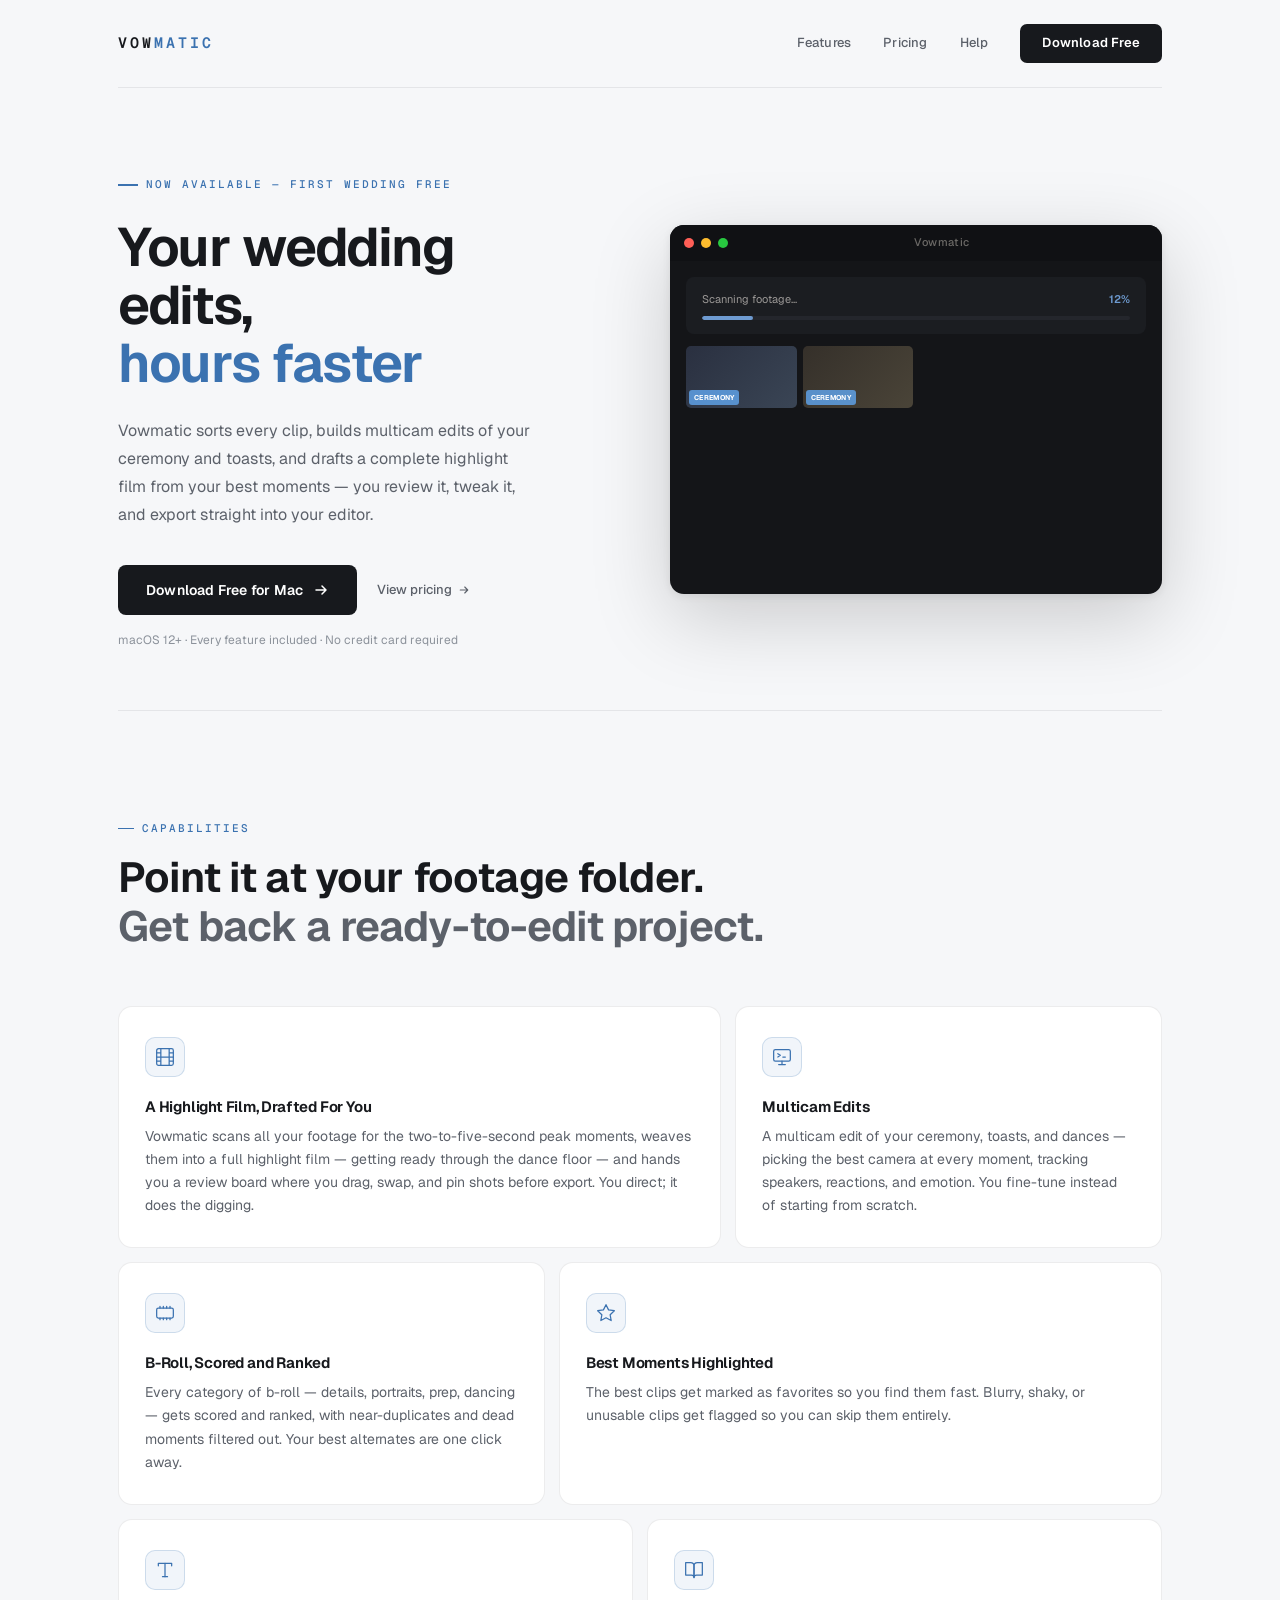
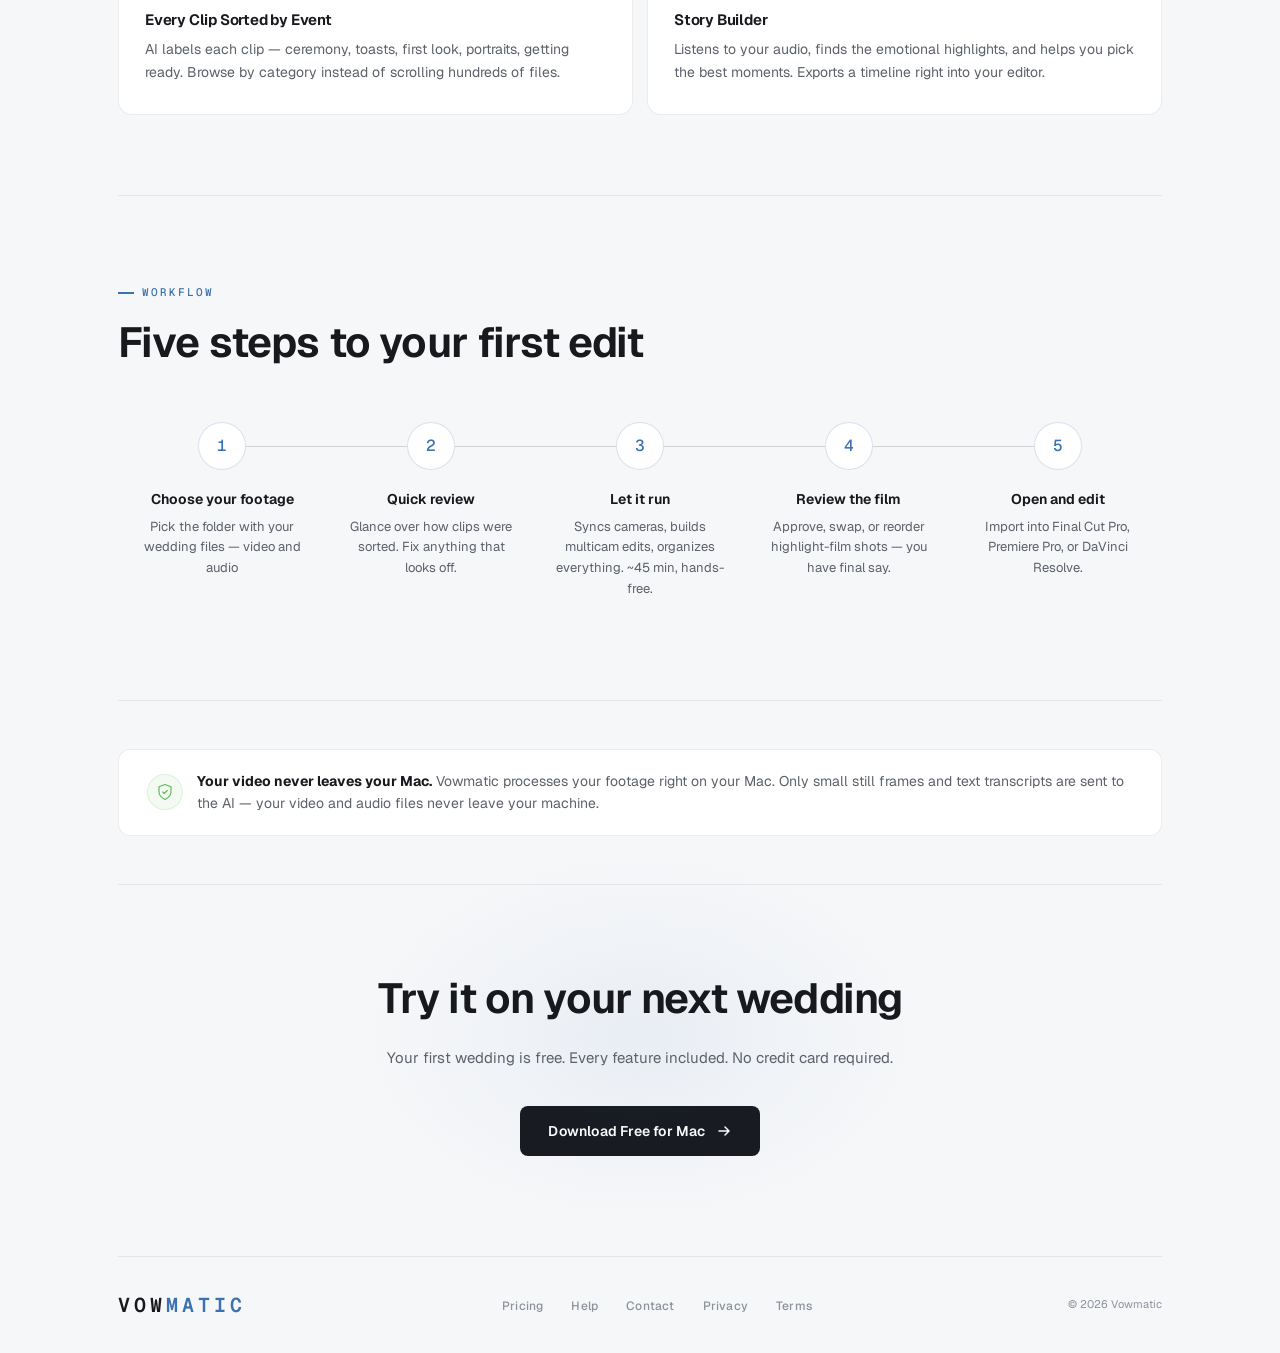
==== commit 55ac0e2e: "content: remove outdated YouTube demo from homepage The embedded walkthrough is stale; a new one is " ====
--- a/index.html
+++ b/index.html
@@ -400,37 +400,6 @@
 }
 .bento-card p { color: var(--text-dim); font-size: 14px; line-height: 1.65; }
 
-/* ═══ VIDEO ═══ */
-.video-section { padding: 20px 0 80px; }
-.video-wrapper {
-  max-width: 840px;
-  margin: 0 auto;
-  border-radius: 16px;
-  overflow: hidden;
-  border: 1px solid var(--border);
-  box-shadow: 0 16px 60px rgba(0,0,0,0.08);
-}
-.video-embed {
-  position: relative;
-  padding-bottom: 56.25%;
-  height: 0;
-  background: #111;
-}
-.video-embed iframe {
-  position: absolute;
-  inset: 0;
-  width: 100%;
-  height: 100%;
-  border: 0;
-}
-.video-caption {
-  text-align: center;
-  color: var(--text-muted);
-  font-size: 13px;
-  margin-top: 14px;
-  font-style: italic;
-}
-
 /* ═══ WORKFLOW ═══ */
 .workflow { padding: 80px 0 100px; }
 
@@ -696,16 +665,6 @@
     </div>
   </section>
 
-  <!-- ═══ VIDEO ═══ -->
-  <section class="video-section fade-up">
-    <div class="video-wrapper">
-      <div class="video-embed">
-        <iframe src="https://www.youtube.com/embed/QG1pT6czTqk" allow="accelerometer; autoplay; clipboard-write; encrypted-media; gyroscope; picture-in-picture" allowfullscreen></iframe>
-      </div>
-    </div>
-    <p class="video-caption">See the full workflow — footage folder to finished edit</p>
-  </section>
-
   <div class="section-divider"></div>
 
   <!-- ═══ WORKFLOW ═══ -->
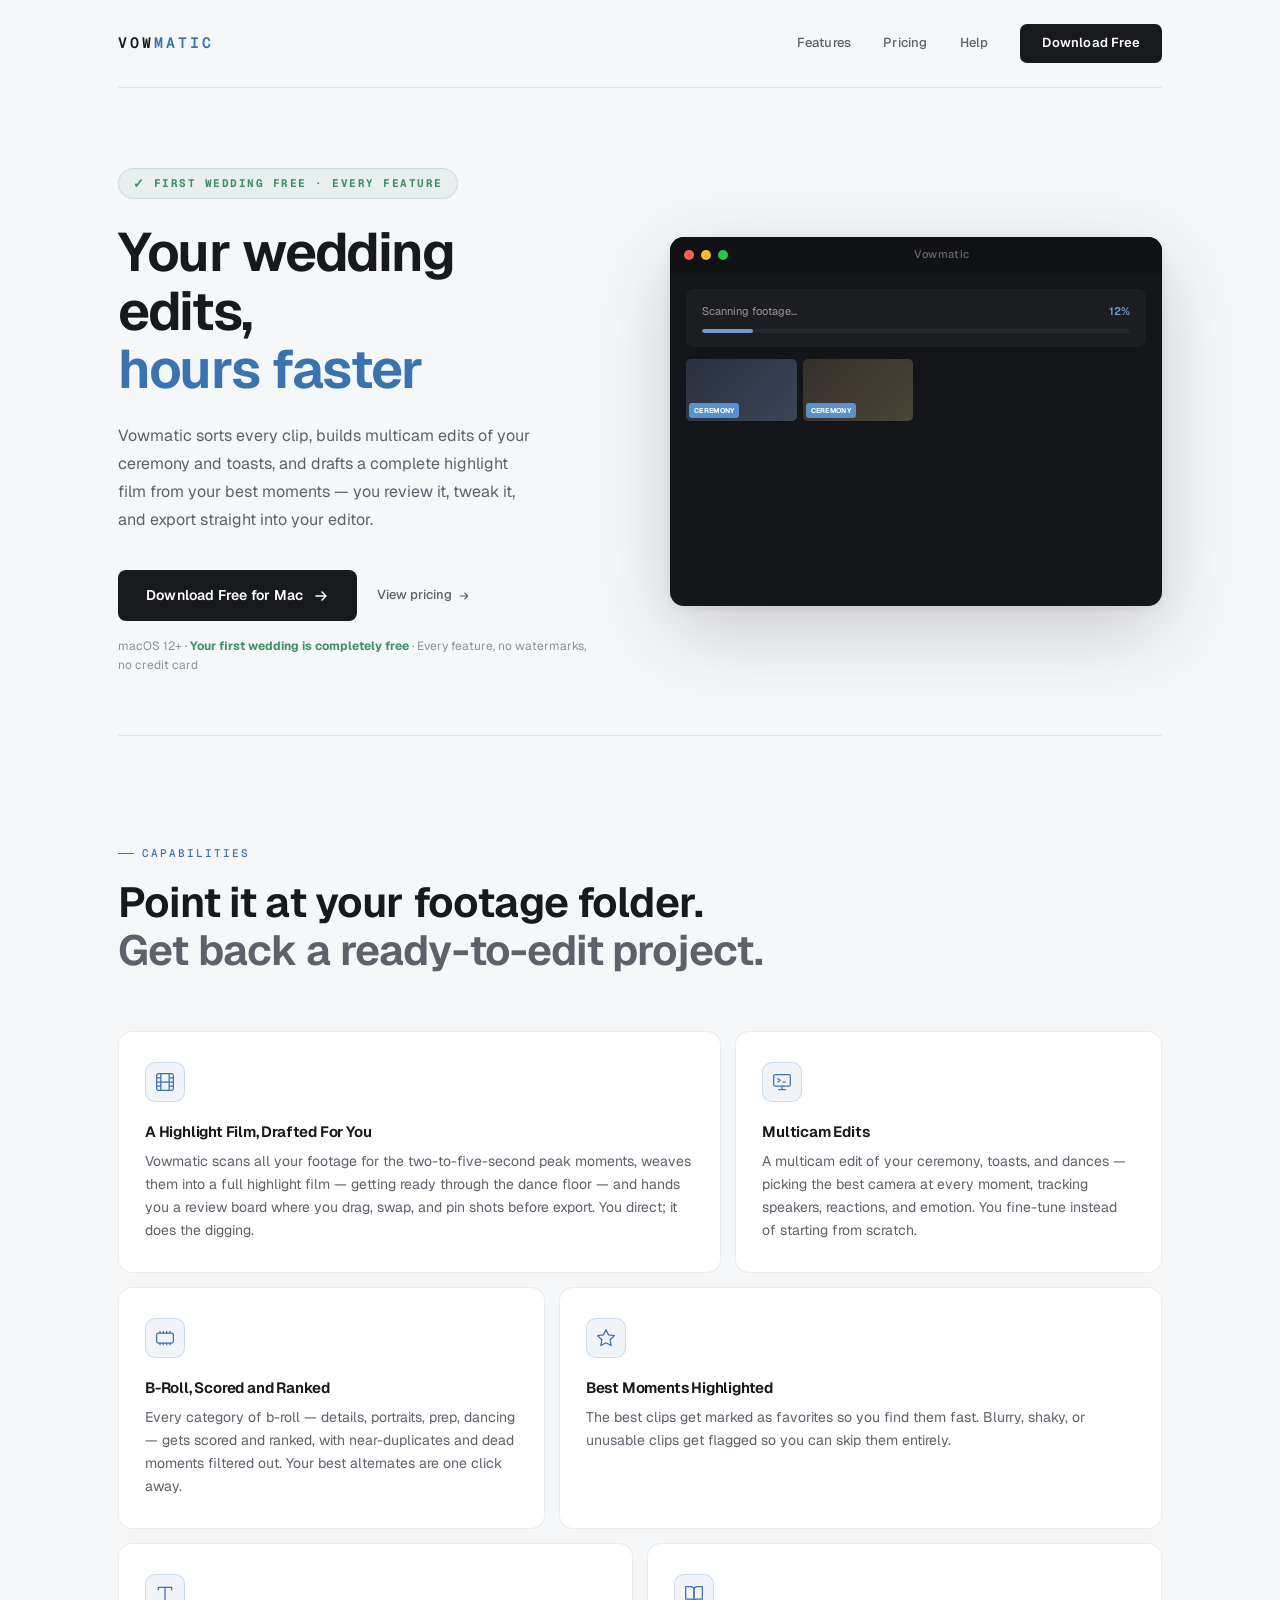
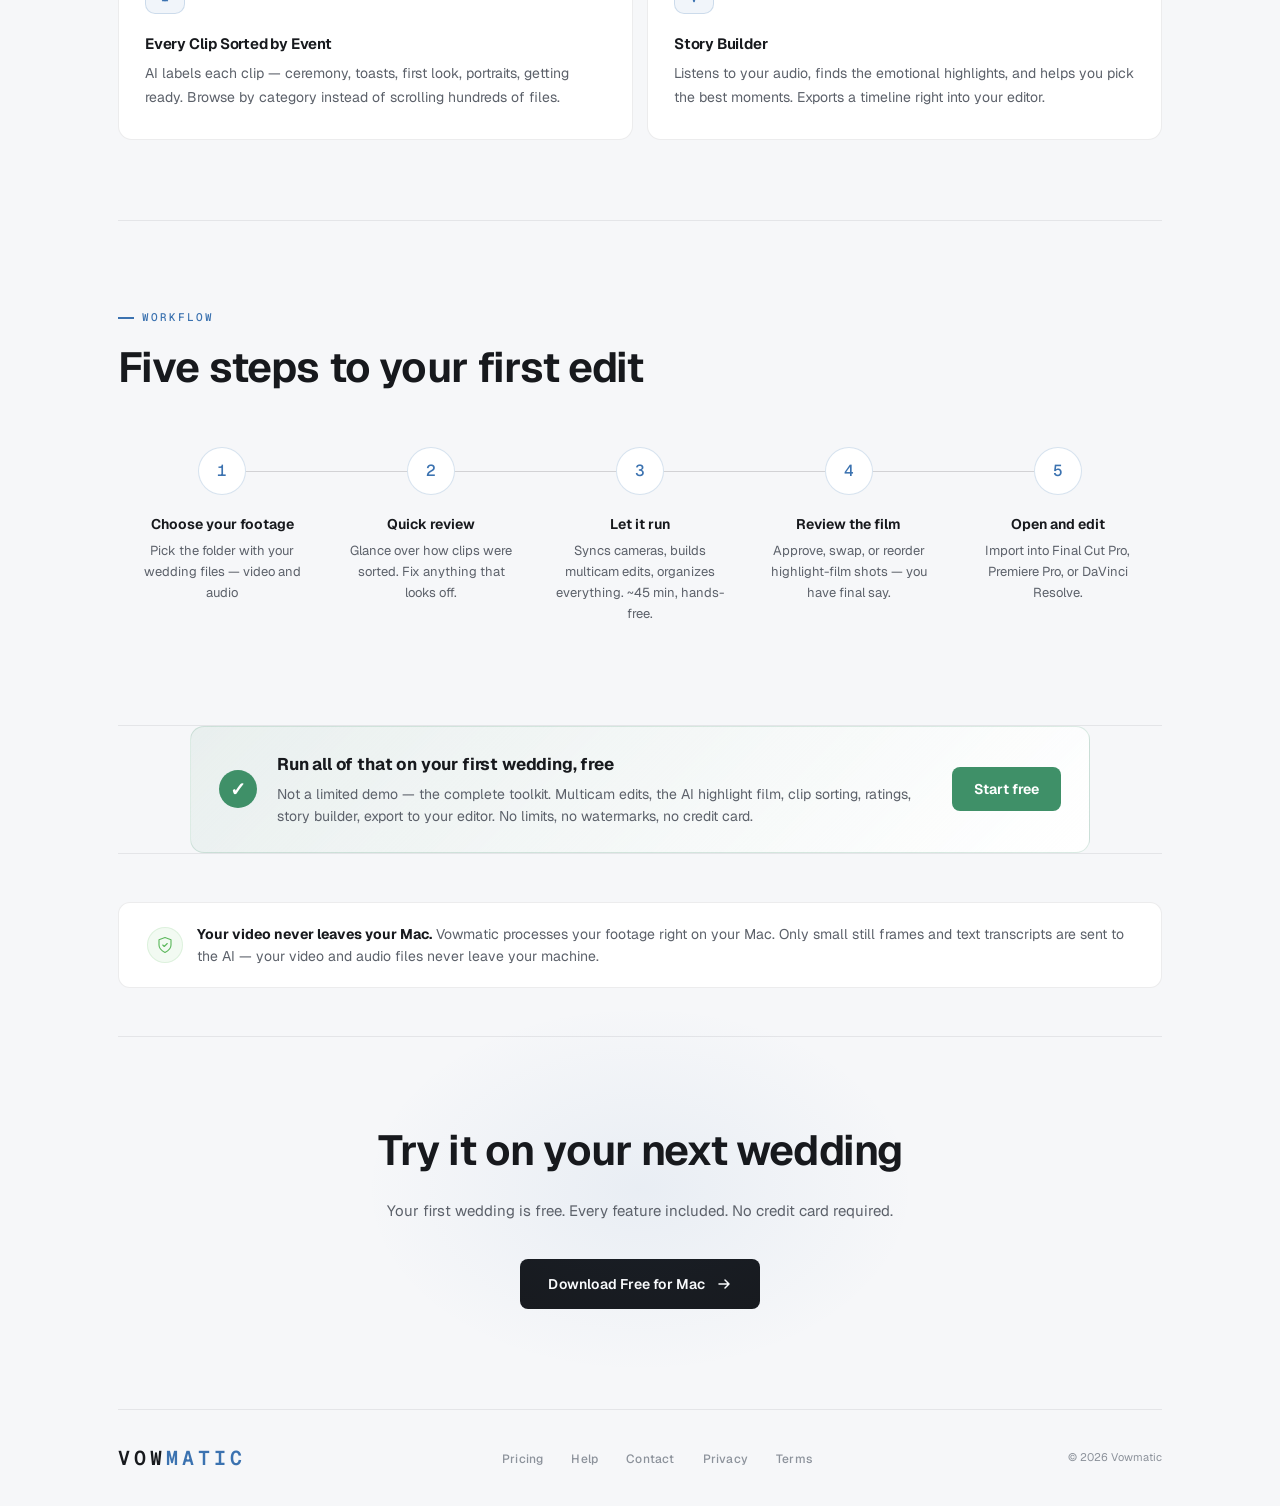
==== commit 2814e21f: "Make the free first wedding loud on pricing and homepage Visitors were dropping off at /pricing with" ====
--- a/index.html
+++ b/index.html
@@ -49,6 +49,10 @@
   --accent-bg: rgba(59, 114, 176, 0.07);
   --accent-border: rgba(59, 114, 176, 0.20);
   --ink: #17191D;
+  /* free-first-wedding treatment — values kept in sync with shared.css */
+  --green: #3F9068;
+  --green-bg: rgba(63, 144, 104, 0.07);
+  --green-border: rgba(63, 144, 104, 0.18);
   --font-body: 'Geist', -apple-system, 'Helvetica Neue', sans-serif;
   --font-heading: 'Geist', -apple-system, 'Helvetica Neue', sans-serif;
   --font-mono: 'Geist Mono', 'SF Mono', ui-monospace, monospace;
@@ -137,6 +141,65 @@
   width: 20px;
   height: 1.5px;
   background: var(--accent);
+}
+
+/* ═══ FREE-FIRST-WEDDING (green, deliberately distinct from the accent/sale treatments) ═══ */
+.hero-label.free {
+  background: var(--green-bg);
+  border: 1px solid var(--green-border);
+  color: var(--green);
+  font-weight: 700;
+  letter-spacing: 1.5px;
+  padding: 6px 14px;
+  border-radius: 20px;
+}
+.hero-label.free::before { display: none; }
+.hero-label.free .tick { font-size: 13px; line-height: 1; }
+.hero-note strong { color: var(--green); font-weight: 700; }
+.free-banner {
+  display: flex;
+  align-items: center;
+  gap: 20px;
+  background: linear-gradient(135deg, var(--green-bg), var(--surface));
+  border: 1.5px solid var(--green-border);
+  border-radius: 14px;
+  padding: 24px 28px;
+  margin: 0 auto;
+  max-width: 900px;
+}
+.free-banner-mark {
+  flex: none;
+  width: 38px; height: 38px;
+  border-radius: 50%;
+  background: var(--green);
+  color: #fff;
+  display: flex; align-items: center; justify-content: center;
+  font-size: 19px; font-weight: 700; line-height: 1;
+}
+.free-banner-text { flex: 1; min-width: 0; }
+.free-banner-text strong {
+  display: block;
+  color: var(--ink);
+  font-size: 17px; font-weight: 700;
+  letter-spacing: -0.01em;
+  margin-bottom: 5px;
+}
+.free-banner-text span { display: block; color: var(--text-dim); font-size: 14px; line-height: 1.6; }
+.free-banner-cta {
+  flex: none;
+  background: var(--green);
+  color: #fff;
+  padding: 11px 22px;
+  border-radius: 8px;
+  text-decoration: none;
+  font-weight: 650; font-size: 14px;
+  white-space: nowrap;
+  transition: opacity 0.25s;
+}
+.free-banner-cta:hover { opacity: 0.87; }
+@media (max-width: 640px) {
+  .free-banner { flex-direction: column; align-items: flex-start; gap: 14px; padding: 20px; }
+  .free-banner-cta { width: 100%; text-align: center; }
 }
 
 .hero h1 {
@@ -566,7 +629,7 @@
   <!-- ═══ HERO ═══ -->
   <section class="hero">
     <div class="hero-text fade-up">
-      <div class="hero-label">Now Available — First Wedding Free</div>
+      <div class="hero-label free"><span class="tick">&check;</span> First wedding free &middot; every feature</div>
       <h1>Your wedding edits,<br><em>hours faster</em></h1>
       <p class="subtitle">Vowmatic sorts every clip, builds multicam edits of your ceremony and toasts, and drafts a complete highlight film from your best moments — you review it, tweak it, and export straight into your editor.</p>
       <div class="hero-actions">
@@ -579,7 +642,7 @@
           <svg width="12" height="12" viewBox="0 0 16 16" fill="none"><path d="M3 8h10M9 4l4 4-4 4" stroke="currentColor" stroke-width="1.5" stroke-linecap="round" stroke-linejoin="round"/></svg>
         </a>
       </div>
-      <p class="hero-note">macOS 12+ &middot; Every feature included &middot; No credit card required</p>
+      <p class="hero-note">macOS 12+ &middot; <strong>Your first wedding is completely free</strong> &middot; Every feature, no watermarks, no credit card</p>
     </div>
 
     <!-- ANIMATED APP MOCKUP -->
@@ -699,6 +762,20 @@
         <h3>Open and edit</h3>
         <p>Import into Final Cut Pro, Premiere Pro, or DaVinci Resolve.</p>
       </div>
+    </div>
+  </section>
+
+  <div class="section-divider"></div>
+
+  <!-- ═══ FREE FIRST WEDDING ═══ -->
+  <section class="fade-up">
+    <div class="free-banner">
+      <div class="free-banner-mark">&check;</div>
+      <div class="free-banner-text">
+        <strong>Run all of that on your first wedding, free</strong>
+        <span>Not a limited demo — the complete toolkit. Multicam edits, the AI highlight film, clip sorting, ratings, story builder, export to your editor. No limits, no watermarks, no credit card.</span>
+      </div>
+      <a href="/download.html" class="free-banner-cta">Start free</a>
     </div>
   </section>
 
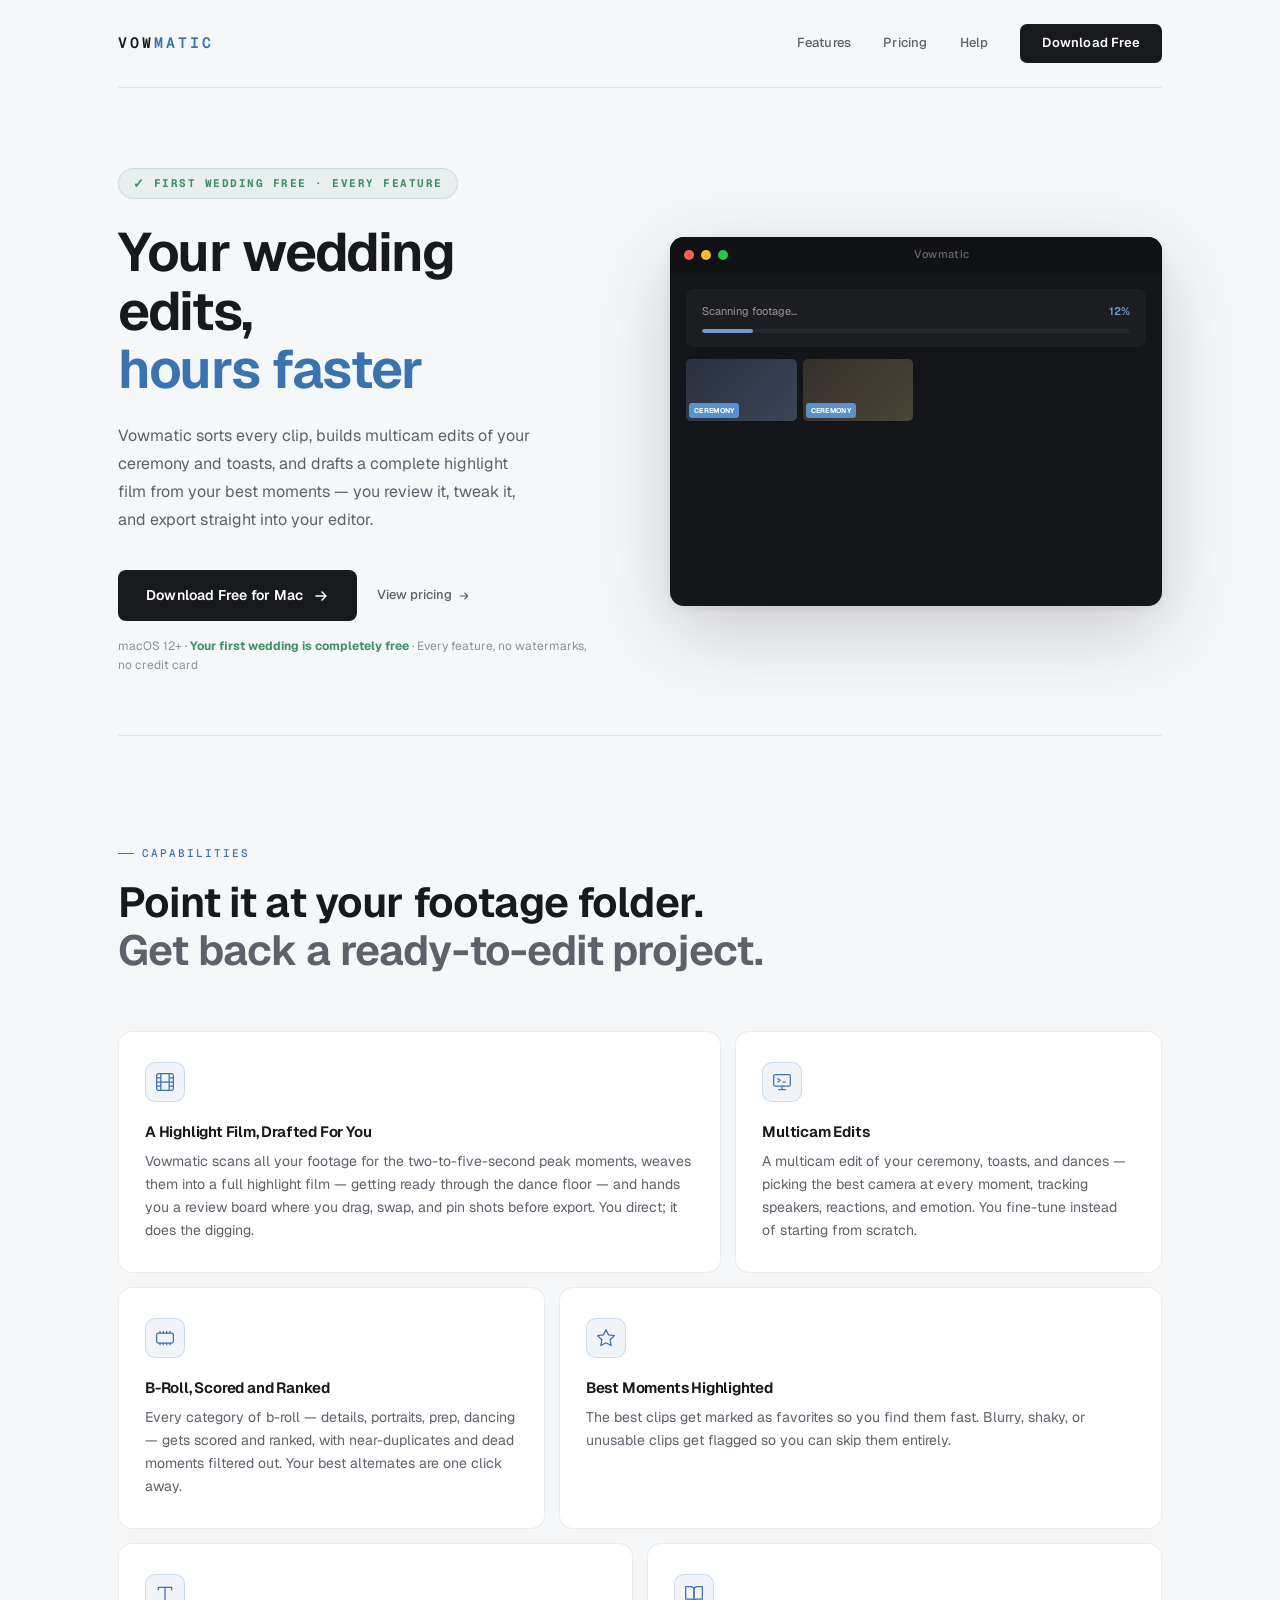
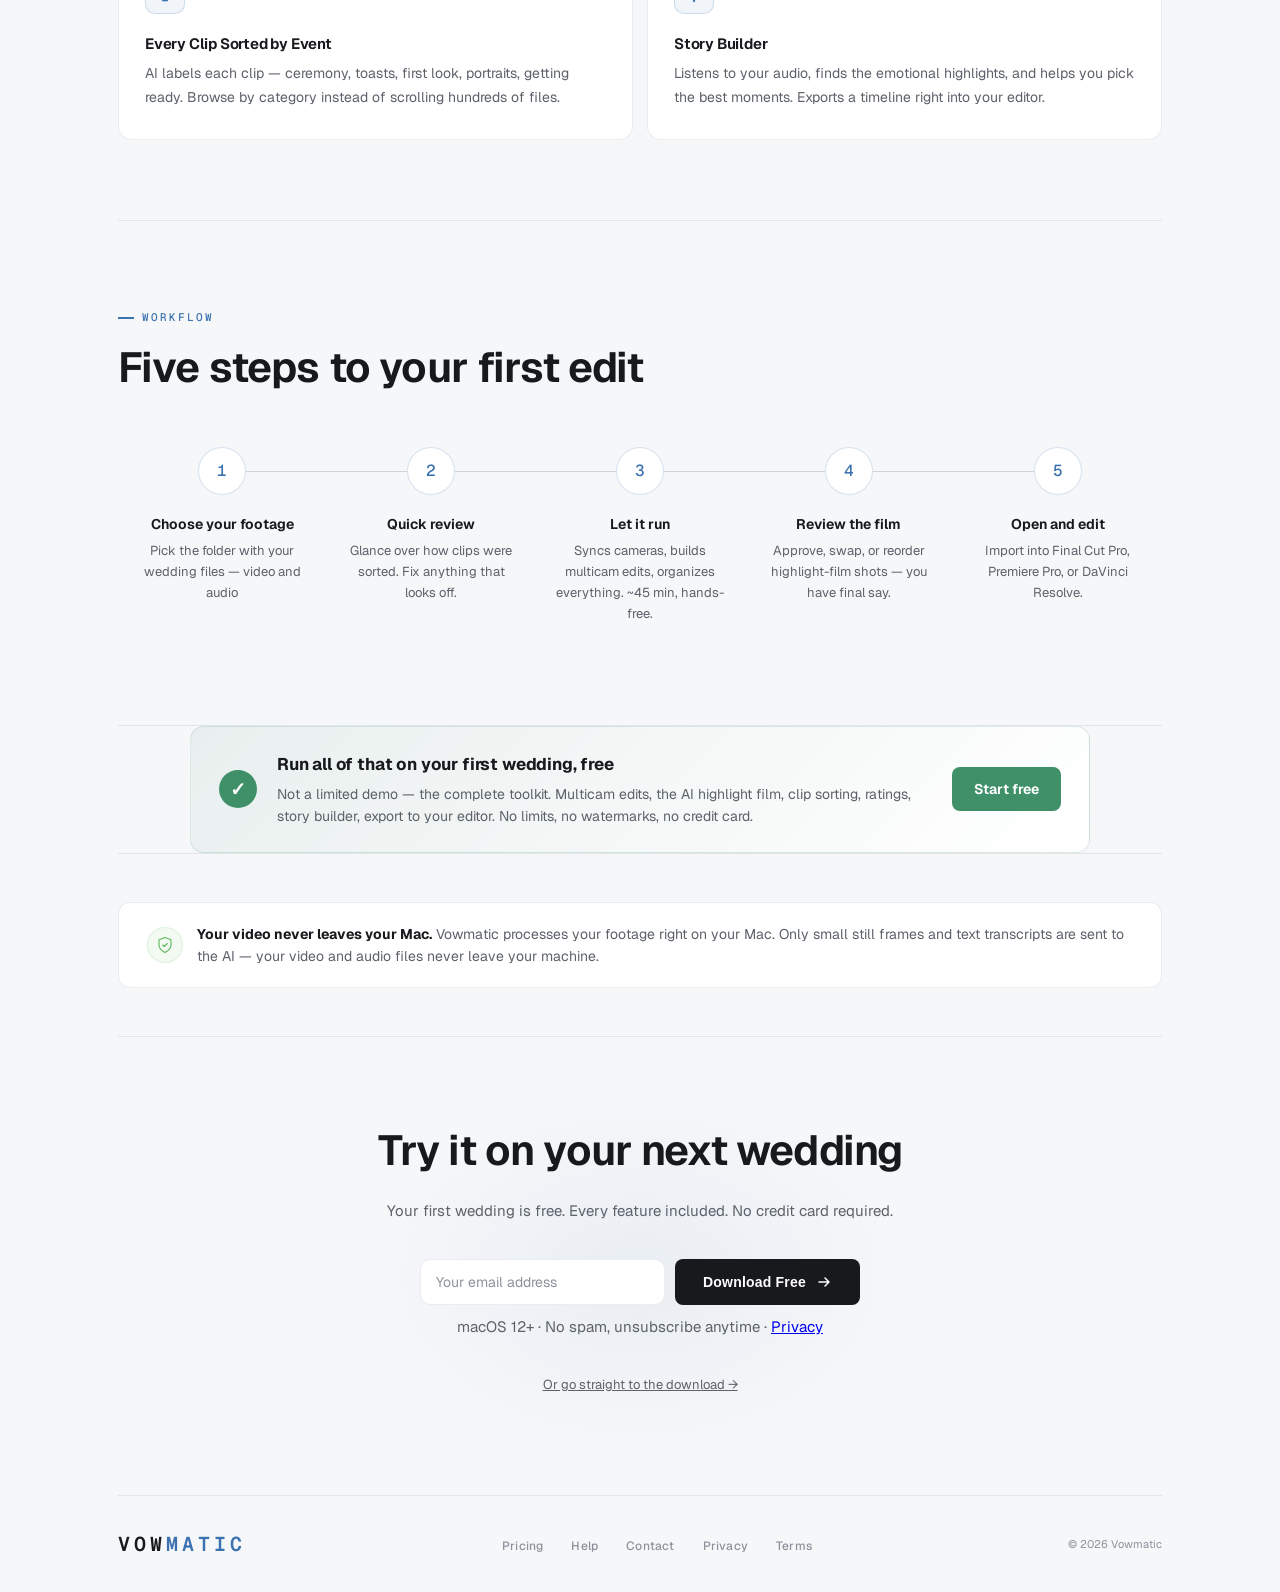
==== commit 14e4305f: "feat: real lead capture on download + homepage, chat widget (BUG-060) download.html posted the captu" ====
--- a/index.html
+++ b/index.html
@@ -557,6 +557,25 @@
 }
 .final-cta p { color: var(--text-dim); font-size: 15px; margin-bottom: 36px; position: relative; }
 
+/* Homepage email capture (BUG-060 — the homepage previously captured nothing;
+   every CTA bounced to /download.html and an unconverted visitor left no trace). */
+.cta-capture { position: relative; max-width: 440px; margin: 0 auto; }
+.cta-capture-row { display: flex; gap: 10px; }
+.cta-capture input {
+  flex: 1; padding: 13px 15px; font-family: inherit; font-size: 14px;
+  border: 1px solid var(--border); border-radius: 10px;
+  background: var(--surface); color: var(--ink);
+}
+.cta-capture input:focus { border-color: var(--accent); outline: none; }
+.cta-capture input::placeholder { color: var(--text-muted, #9C9690); }
+.cta-capture .btn-primary { white-space: nowrap; }
+.cta-note { color: var(--text-muted, #9C9690); font-size: 12px; margin-top: 10px; }
+.cta-alt { display: block; margin-top: 14px; font-size: 13px; color: var(--text-dim); }
+@media (max-width: 560px) {
+  .cta-capture-row { flex-direction: column; }
+  .cta-capture .btn-primary { width: 100%; justify-content: center; }
+}
+
 /* ═══ FOOTER ═══ */
 footer {
   padding: 32px 0;
@@ -797,10 +816,17 @@
   <section class="final-cta fade-up">
     <h2>Try it on your next wedding</h2>
     <p>Your first wedding is free. Every feature included. No credit card required.</p>
-    <a href="/download.html" class="btn-primary" onclick="trackDownload()">
-      Download Free for Mac
-      <svg width="16" height="16" viewBox="0 0 16 16" fill="none"><path d="M3 8h10M9 4l4 4-4 4" stroke="currentColor" stroke-width="1.5" stroke-linecap="round" stroke-linejoin="round"/></svg>
-    </a>
+    <div class="cta-capture">
+      <div class="cta-capture-row">
+        <input type="email" id="ctaEmail" placeholder="Your email address" autocomplete="email" required>
+        <button class="btn-primary" id="ctaBtn" onclick="captureAndGo()">
+          Download Free
+          <svg width="16" height="16" viewBox="0 0 16 16" fill="none"><path d="M3 8h10M9 4l4 4-4 4" stroke="currentColor" stroke-width="1.5" stroke-linecap="round" stroke-linejoin="round"/></svg>
+        </button>
+      </div>
+      <p class="cta-note" id="ctaNote">macOS 12+ &middot; No spam, unsubscribe anytime &middot; <a href="/privacy.html">Privacy</a></p>
+      <a href="/download.html" class="cta-alt" onclick="trackDownload()">Or go straight to the download &rarr;</a>
+    </div>
   </section>
 
 </div>
@@ -826,6 +852,64 @@
   gtag('event', 'click_download', { event_category: 'engagement', event_label: 'homepage' });
   if (typeof fbq === 'function') fbq('track', 'Lead');
 }
+
+// ═══ HOMEPAGE EMAIL CAPTURE (BUG-060) ═══
+//
+// The homepage used to capture NOTHING — every CTA bounced straight to
+// /download.html, so a visitor who did not complete the download left no trace
+// at all. Now the address is captured here first, then handed to the download
+// page (which coalesces onto the same KV record, keyed by email).
+//
+// Same two rules as download.html: the visitor ALWAYS reaches the download, and
+// a capture failure is ALWAYS reported rather than swallowed.
+var LEAD_ENDPOINT = 'https://wedding-analyzer-proxy.vowmaticbeta.workers.dev/v1/lead';
+
+function captureAndGo() {
+  var el = document.getElementById('ctaEmail');
+  var email = el.value.trim();
+
+  // No address typed — just send them on. An empty box is not an error, and
+  // this button must never become a wall between a visitor and the download.
+  if (!email) { trackDownload(); window.location.href = '/download.html'; return; }
+  if (!email.includes('@')) { el.focus(); el.style.borderColor = '#c0392b'; return; }
+
+  var btn = document.getElementById('ctaBtn');
+  btn.disabled = true;
+  btn.textContent = 'One moment...';
+  trackDownload();
+
+  // Prefilled so the download page does not ask for the same address twice.
+  var onward = '/download.html?e=' + encodeURIComponent(email);
+  var done = false;
+  function go() { if (!done) { done = true; window.location.href = onward; } }
+
+  // Hard 6s ceiling — the visitor moves on regardless of our backend.
+  setTimeout(go, 6000);
+
+  fetch(LEAD_ENDPOINT, {
+    method: 'POST',
+    headers: { 'Content-Type': 'application/json' },
+    body: JSON.stringify({ email: email, source: 'homepage' })
+  })
+    .then(function (r) { return r.json().catch(function () { return {}; }); })
+    .then(function (data) {
+      if (!data || !data.stored) {
+        gtag('event', 'lead_capture_failed', {
+          event_category: 'error',
+          event_label: 'homepage:' + ((data && data.error) || 'unknown')
+        });
+      }
+      go();
+    })
+    .catch(function () {
+      gtag('event', 'lead_capture_failed', { event_category: 'error', event_label: 'homepage:network' });
+      go();
+    });
+}
+
+document.getElementById('ctaEmail').addEventListener('keypress', function (e) {
+  if (e.key === 'Enter') captureAndGo();
+});
 
 // ═══ SCROLL ANIMATIONS ═══
 const observer = new IntersectionObserver((entries) => {
@@ -945,5 +1029,6 @@
 runMockup();
 </script>
 
+<script defer src="/chat.js"></script>
 </body>
 </html>
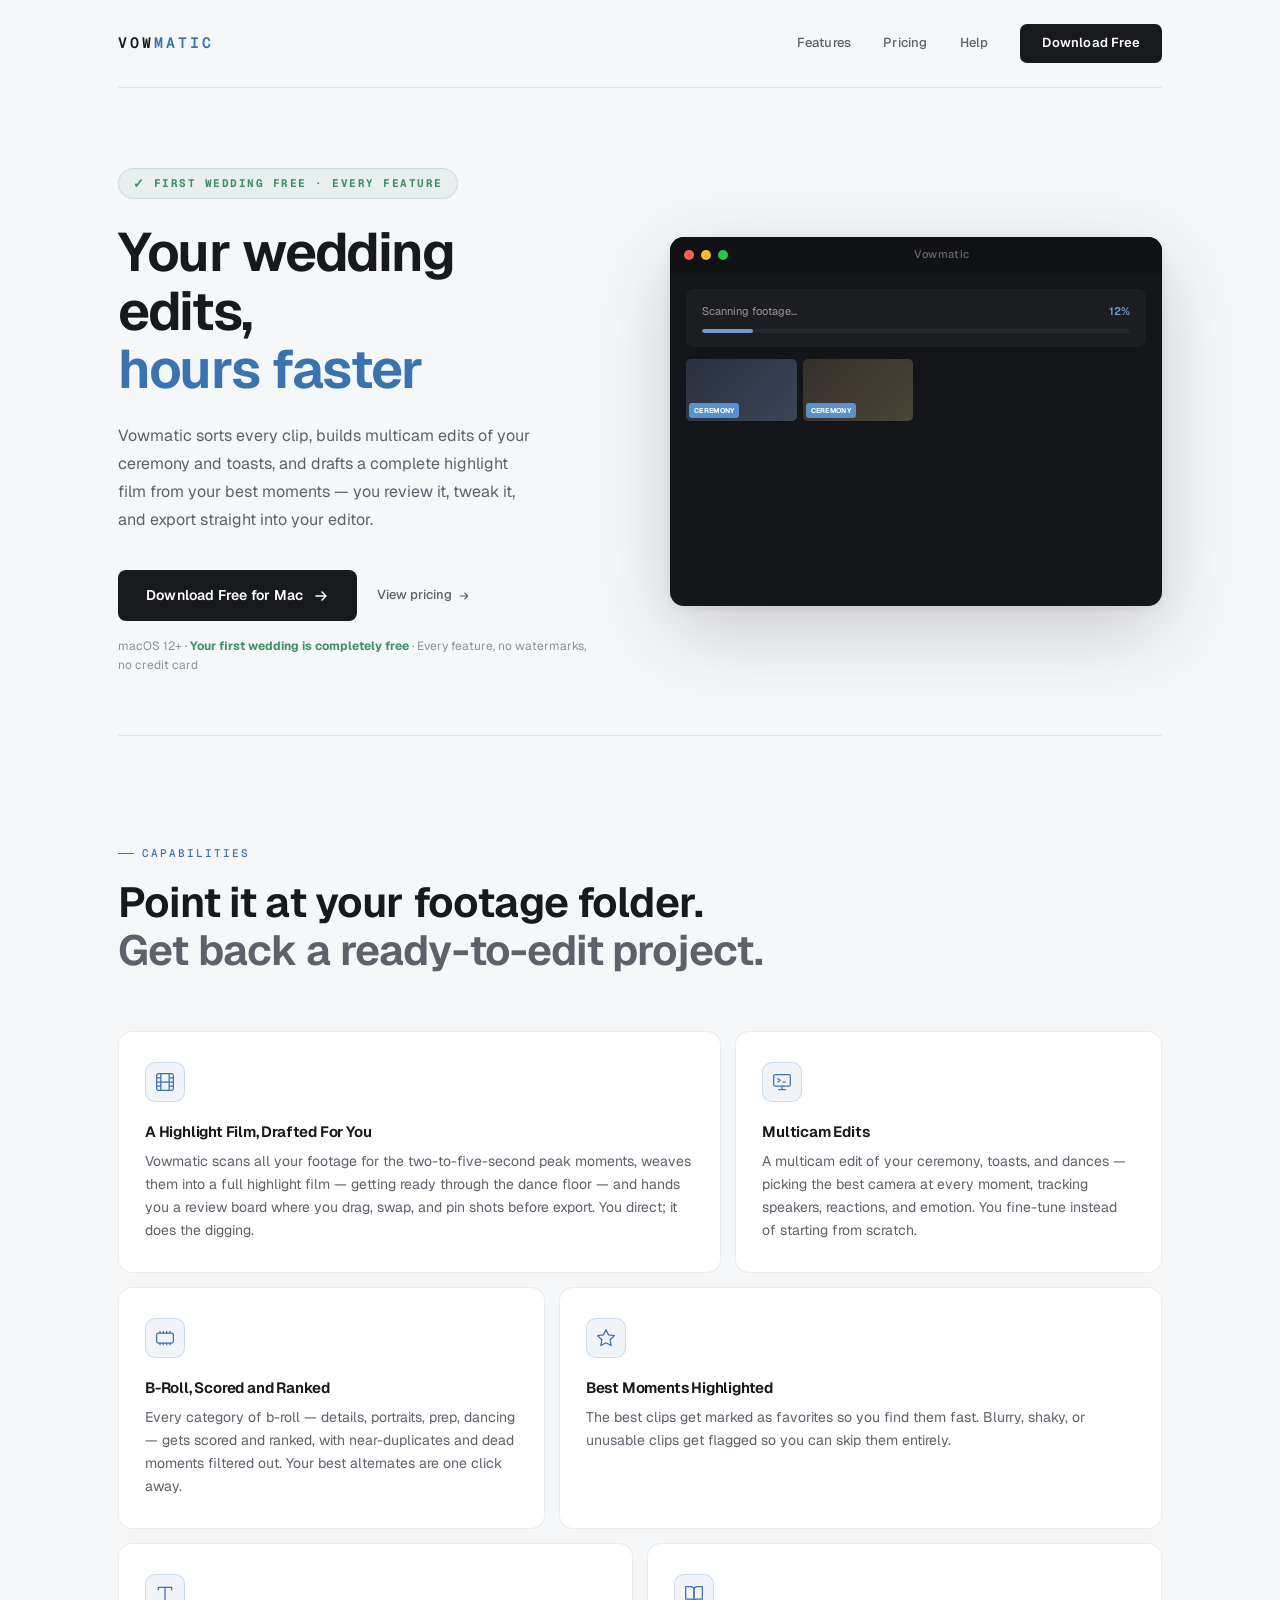
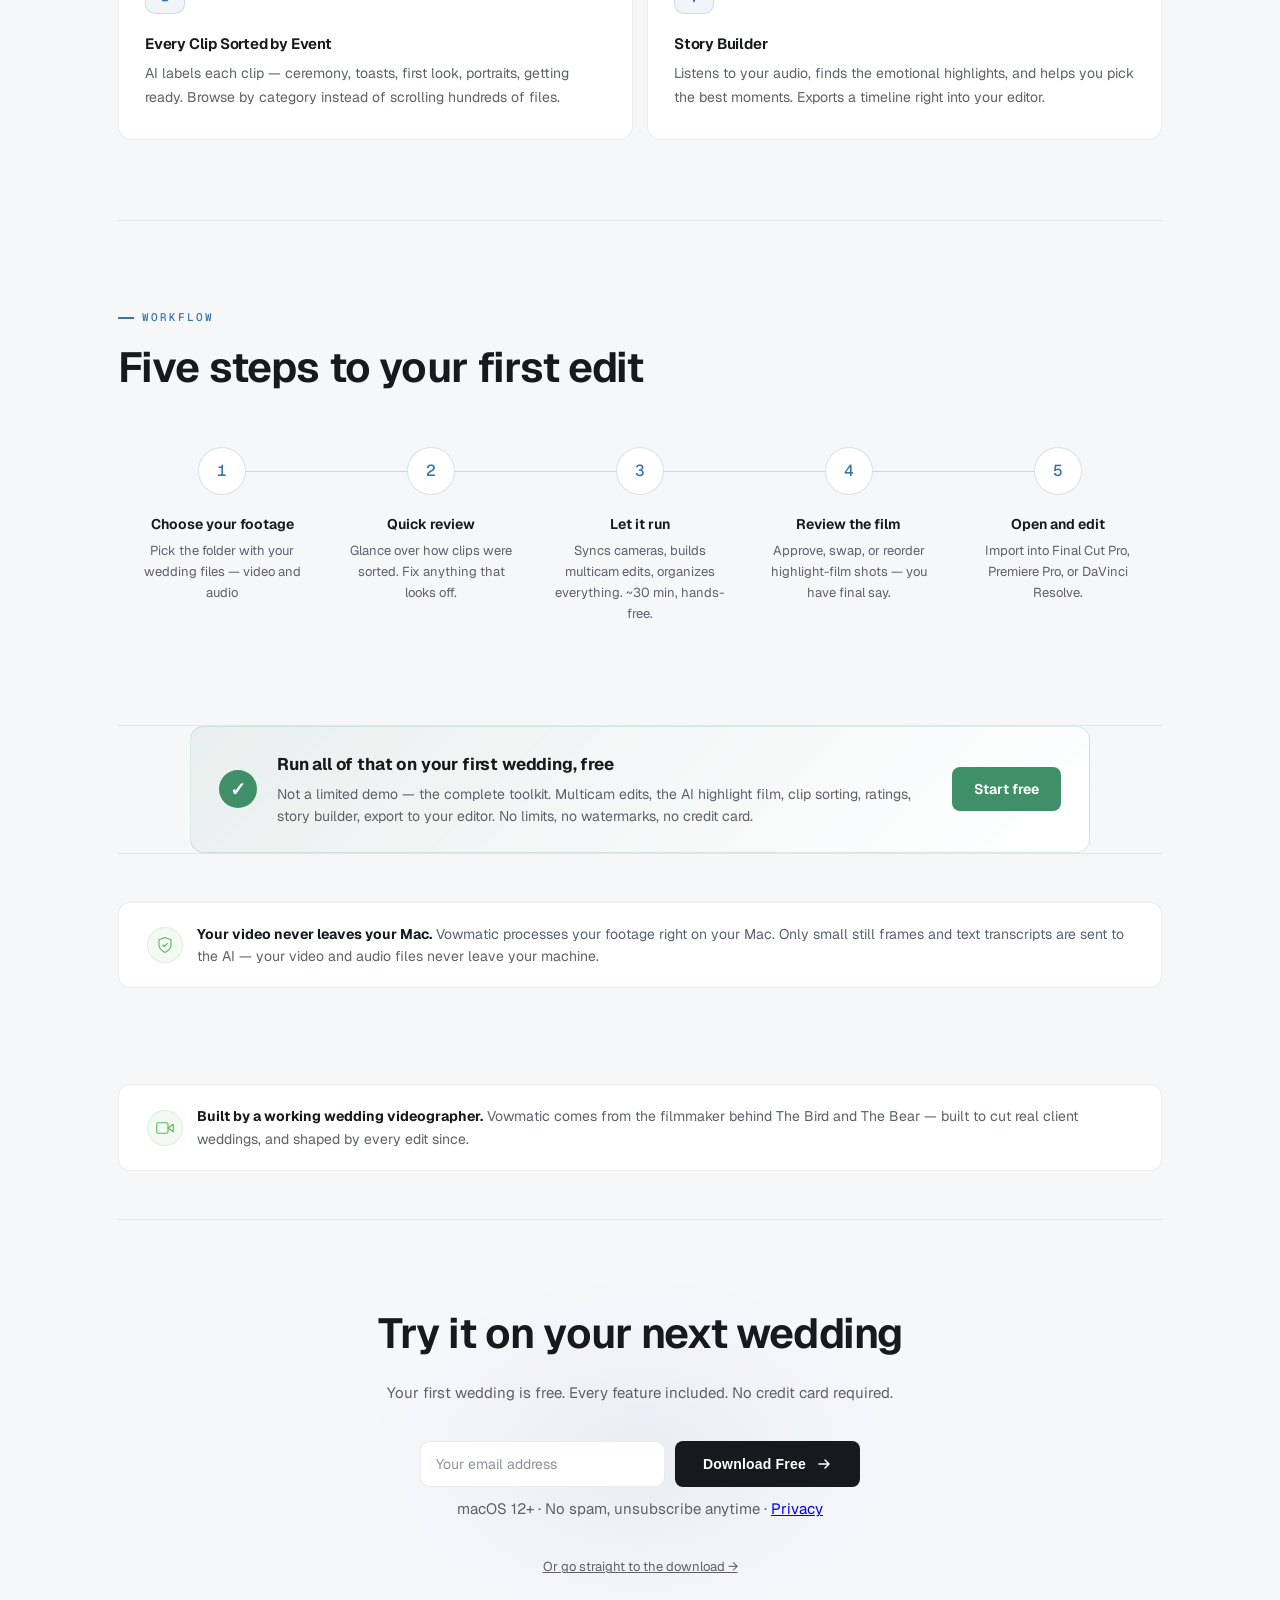
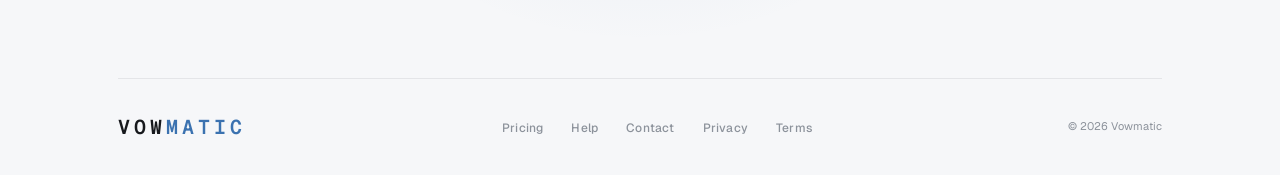
==== commit ee80b92a: "Site trust fixes: stale help prices, DMG size, Loom labels, referral wording, purchase pixel, founde" ====
--- a/index.html
+++ b/index.html
@@ -769,7 +769,7 @@
       <div class="workflow-step">
         <div class="step-marker">3</div>
         <h3>Let it run</h3>
-        <p>Syncs cameras, builds multicam edits, organizes everything. ~45 min, hands-free.</p>
+        <p>Syncs cameras, builds multicam edits, organizes everything. ~30 min, hands-free.</p>
       </div>
       <div class="workflow-step">
         <div class="step-marker">4</div>
@@ -807,6 +807,15 @@
         <svg width="18" height="18" viewBox="0 0 24 24" fill="none" stroke="#5CB85C" stroke-width="1.5" stroke-linecap="round" stroke-linejoin="round"><path d="M12 22s8-4 8-10V5l-8-3-8 3v7c0 6 8 10 8 10z"/><path d="M9 12l2 2 4-4"/></svg>
       </div>
       <p><strong>Your video never leaves your Mac.</strong> Vowmatic processes your footage right on your Mac. Only small still frames and text transcripts are sent to the AI — your video and audio files never leave your machine.</p>
+    </div>
+  </section>
+
+  <section class="trust-strip fade-up">
+    <div class="trust-strip-inner">
+      <div class="trust-icon">
+        <svg width="18" height="18" viewBox="0 0 24 24" fill="none" stroke="#5CB85C" stroke-width="1.5" stroke-linecap="round" stroke-linejoin="round"><path d="M23 7l-7 5 7 5V7z"/><rect x="1" y="5" width="15" height="14" rx="2" ry="2"/></svg>
+      </div>
+      <p><strong>Built by a working wedding videographer.</strong> Vowmatic comes from the filmmaker behind The Bird and The Bear — built to cut real client weddings, and shaped by every edit since.</p>
     </div>
   </section>
 
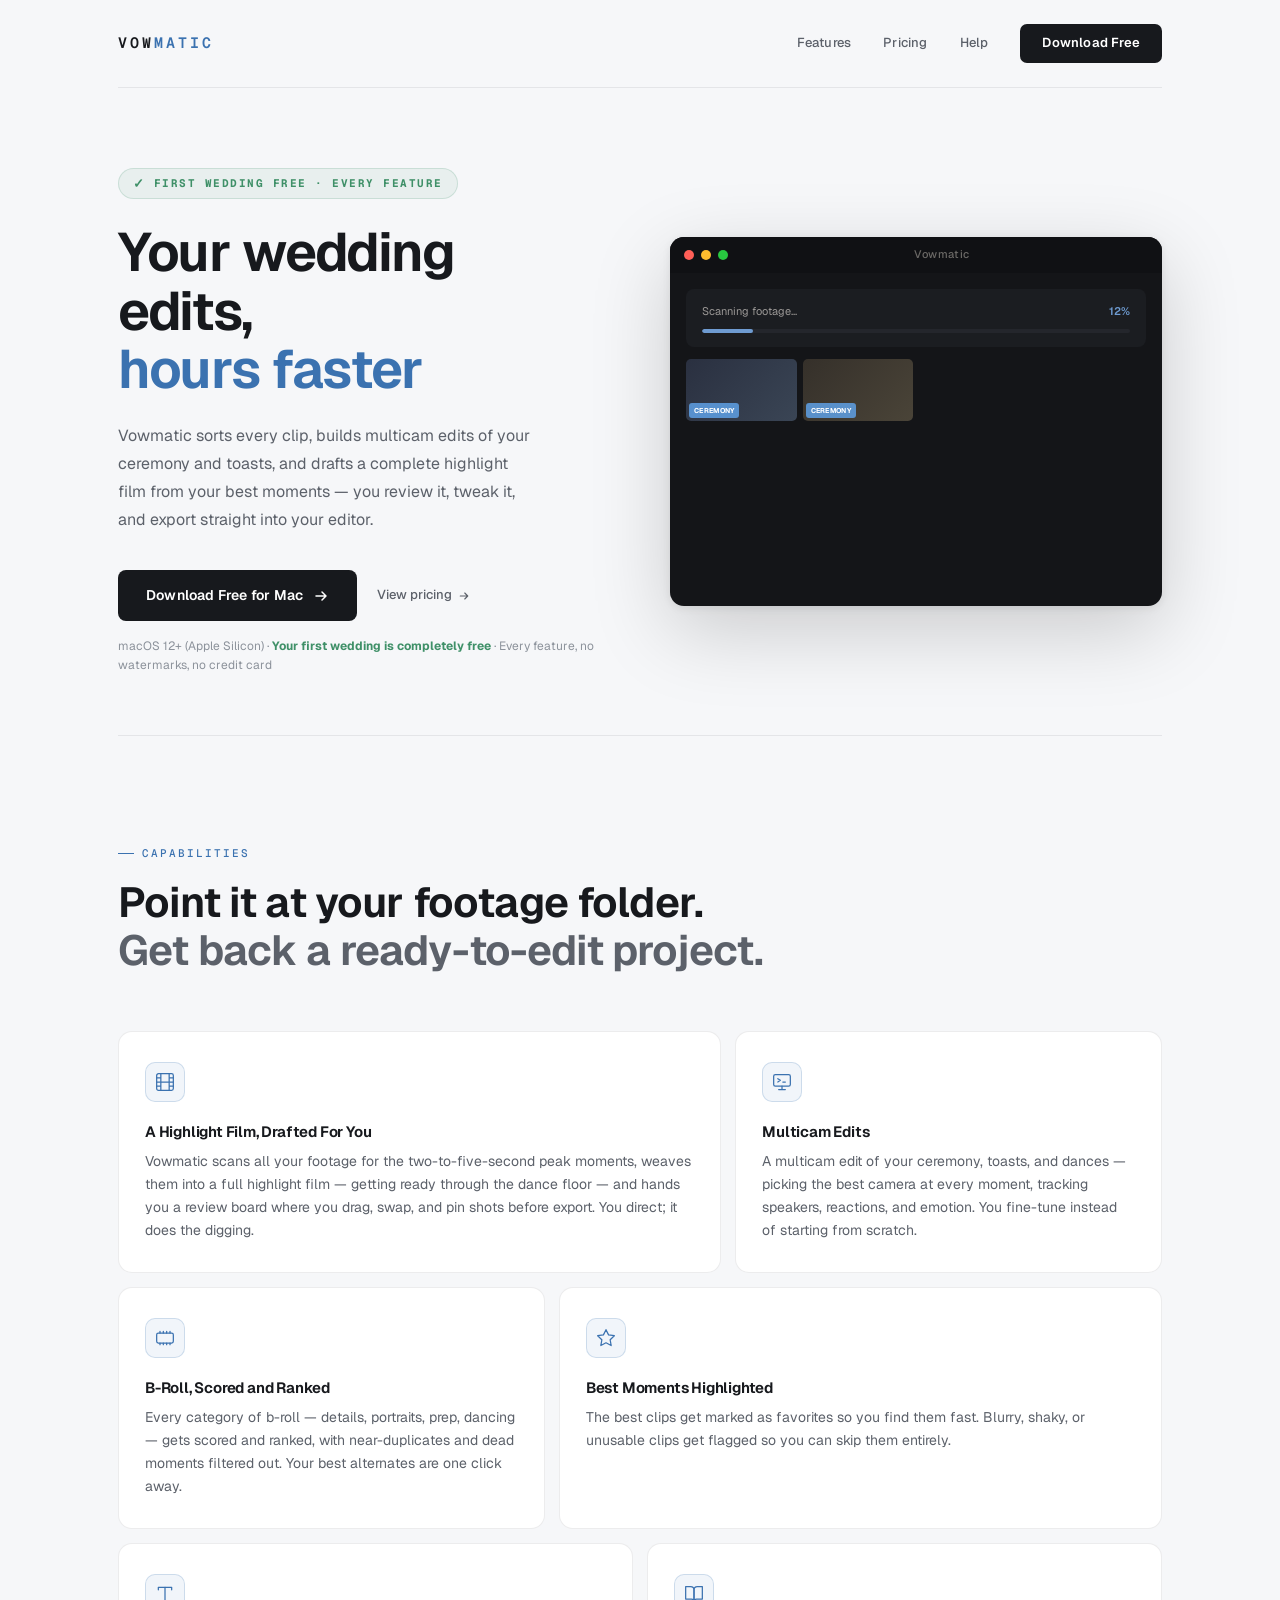
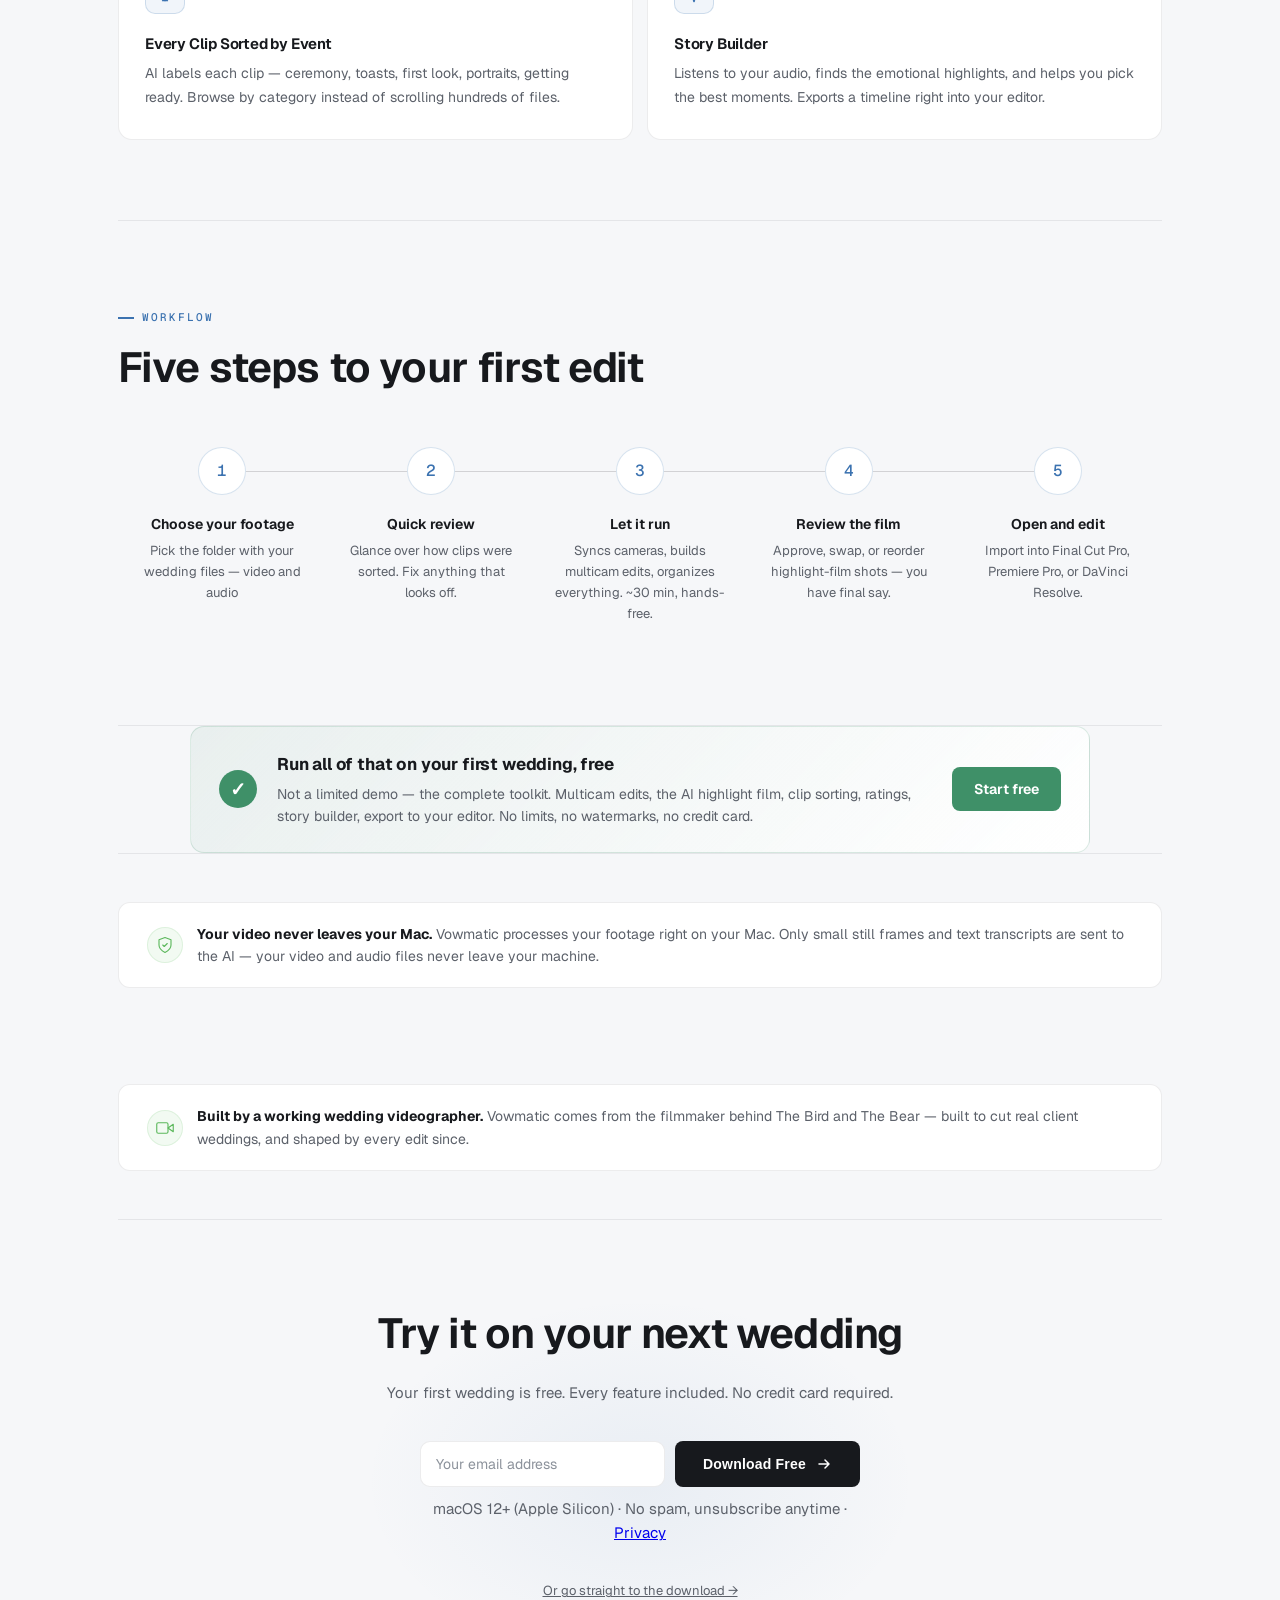
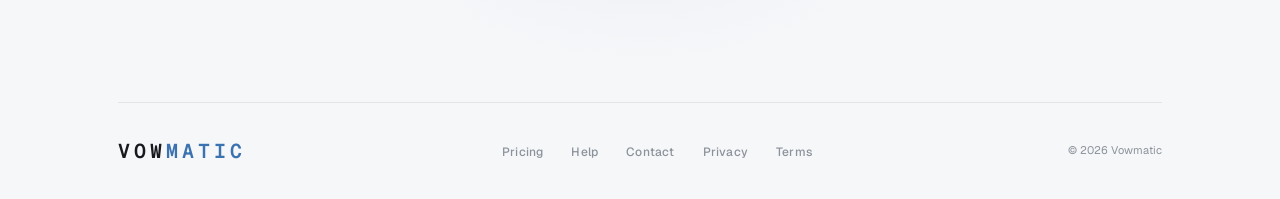
==== commit 7358bc80: "Correct false "Intel Macs work too" hardware claim across 5 surfaces A prospect on a 2019 Intel iMac" ====
--- a/index.html
+++ b/index.html
@@ -661,7 +661,7 @@
           <svg width="12" height="12" viewBox="0 0 16 16" fill="none"><path d="M3 8h10M9 4l4 4-4 4" stroke="currentColor" stroke-width="1.5" stroke-linecap="round" stroke-linejoin="round"/></svg>
         </a>
       </div>
-      <p class="hero-note">macOS 12+ &middot; <strong>Your first wedding is completely free</strong> &middot; Every feature, no watermarks, no credit card</p>
+      <p class="hero-note">macOS 12+ (Apple Silicon) &middot; <strong>Your first wedding is completely free</strong> &middot; Every feature, no watermarks, no credit card</p>
     </div>
 
     <!-- ANIMATED APP MOCKUP -->
@@ -833,7 +833,7 @@
           <svg width="16" height="16" viewBox="0 0 16 16" fill="none"><path d="M3 8h10M9 4l4 4-4 4" stroke="currentColor" stroke-width="1.5" stroke-linecap="round" stroke-linejoin="round"/></svg>
         </button>
       </div>
-      <p class="cta-note" id="ctaNote">macOS 12+ &middot; No spam, unsubscribe anytime &middot; <a href="/privacy.html">Privacy</a></p>
+      <p class="cta-note" id="ctaNote">macOS 12+ (Apple Silicon) &middot; No spam, unsubscribe anytime &middot; <a href="/privacy.html">Privacy</a></p>
       <a href="/download.html" class="cta-alt" onclick="trackDownload()">Or go straight to the download &rarr;</a>
     </div>
   </section>
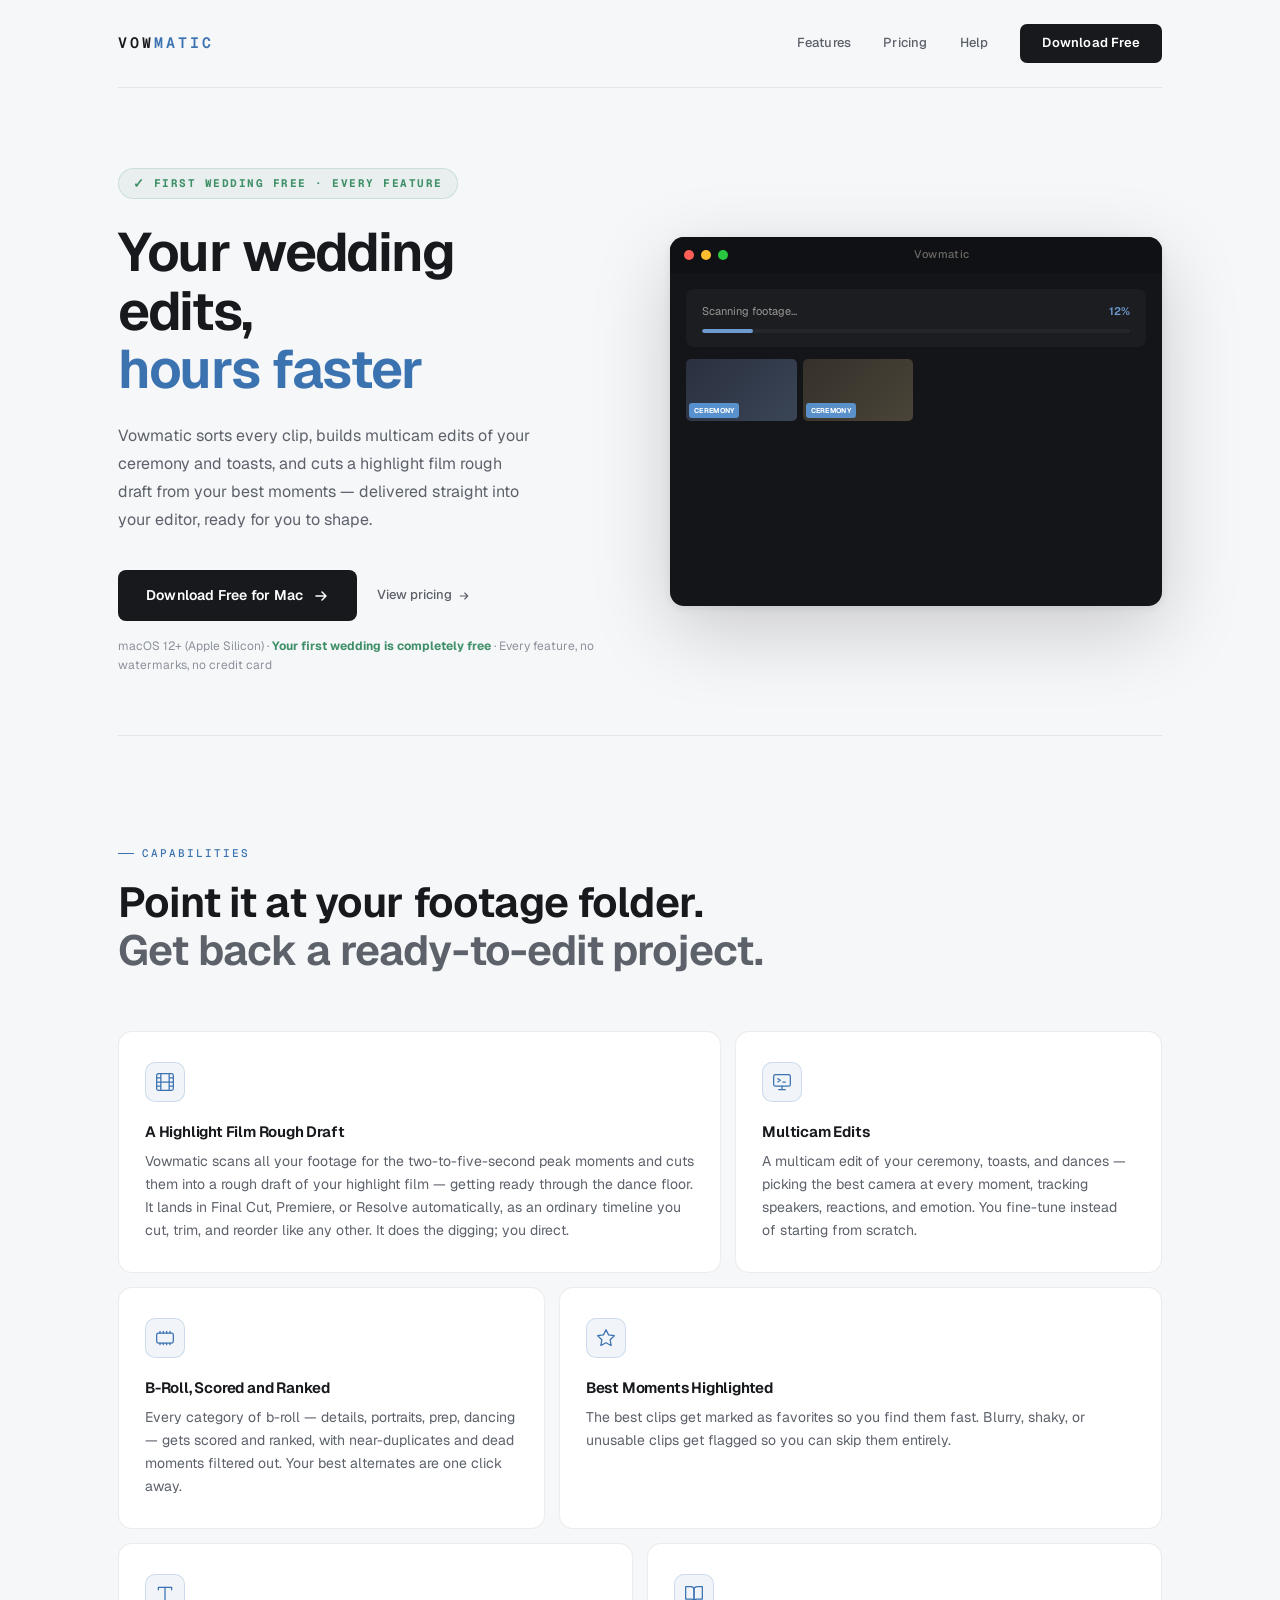
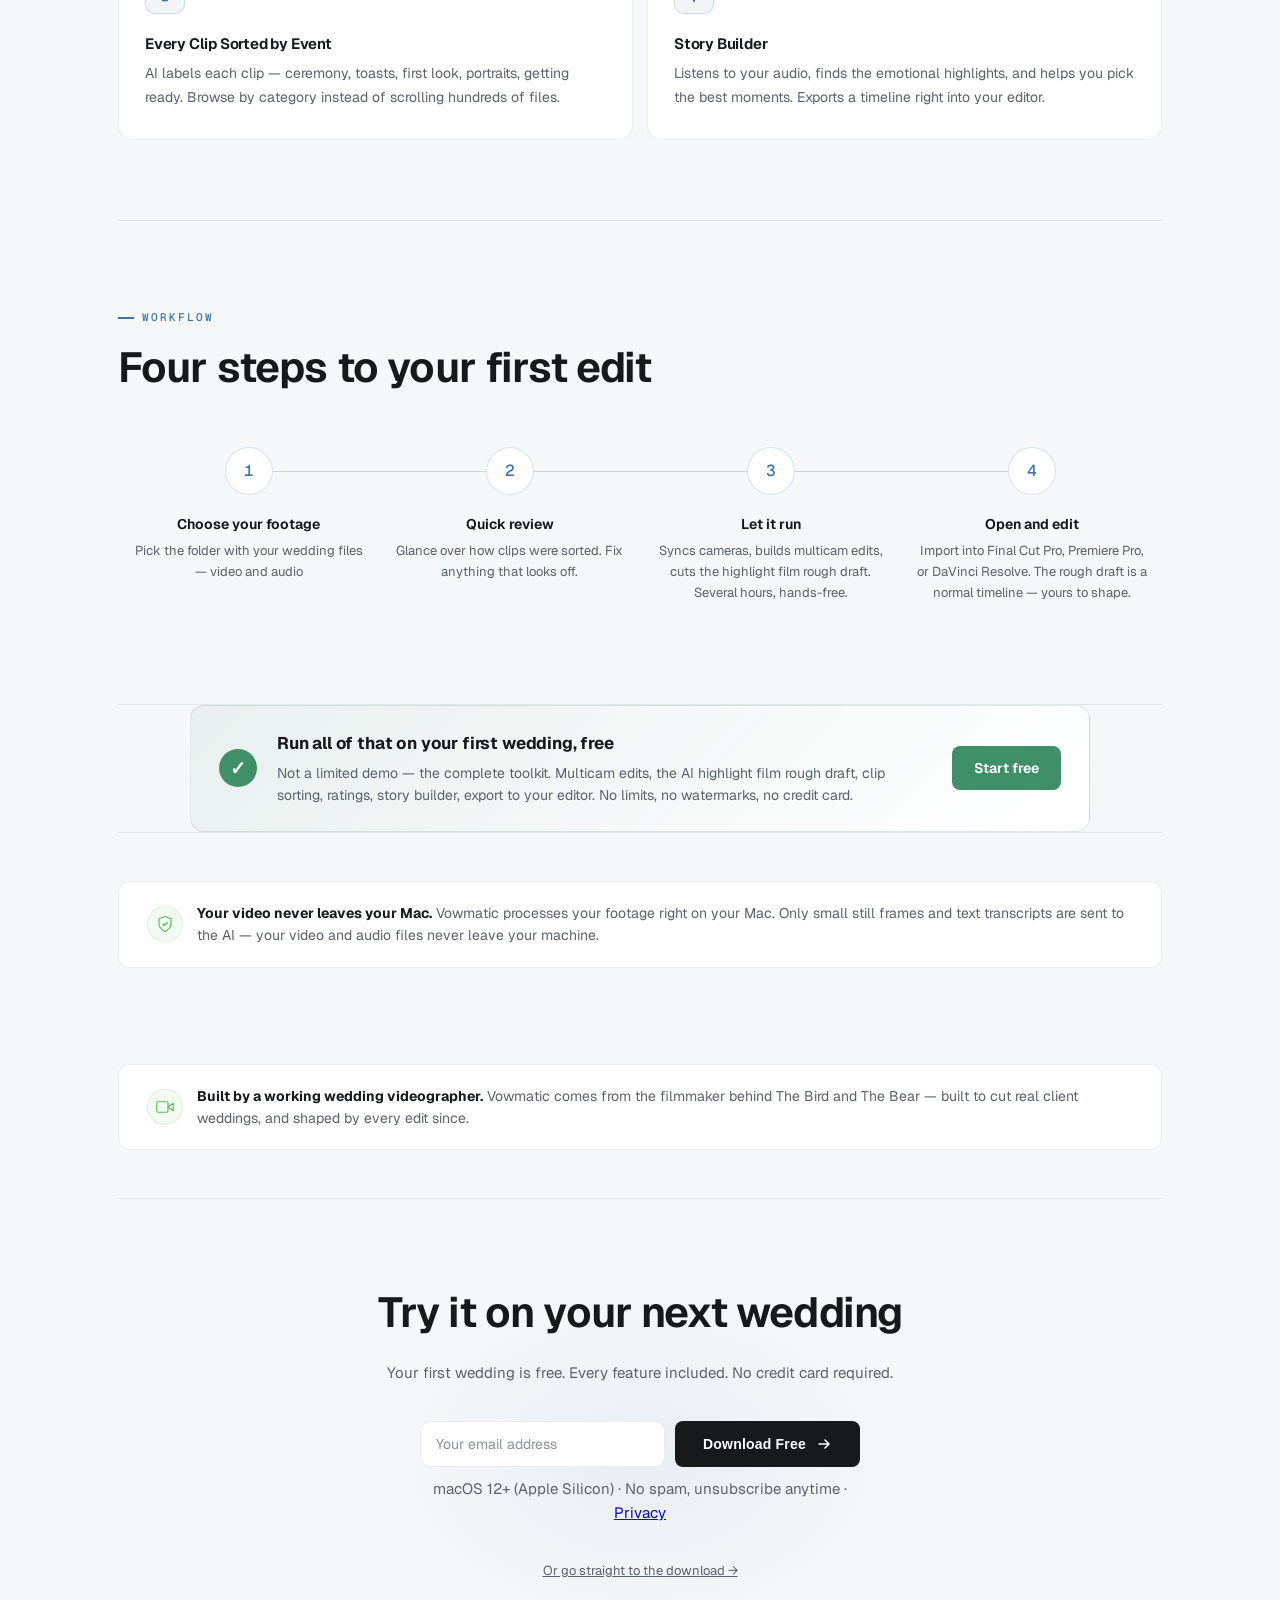
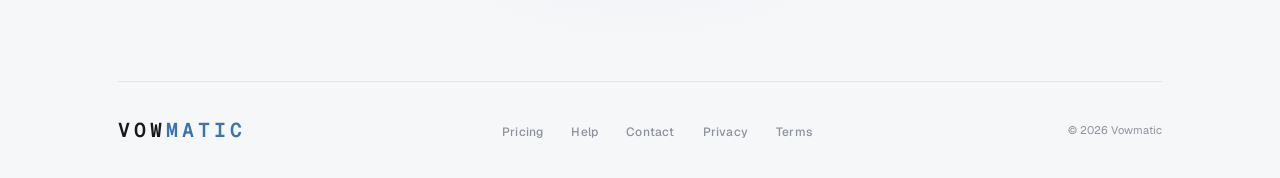
==== commit d544104c: "Correct runtime claims and the retired review board across 3 surfaces Four inaccuracies Bryan flagge" ====
--- a/index.html
+++ b/index.html
@@ -4,7 +4,7 @@
 <meta charset="UTF-8">
 <meta name="viewport" content="width=device-width, initial-scale=1.0">
 <title>Vowmatic — AI Wedding Edits & Highlight Films</title>
-<meta name="description" content="Vowmatic sorts your clips, builds multicam edits, and drafts a complete highlight film from your best moments — you review, swap shots, and export to your editor. First wedding free.">
+<meta name="description" content="Vowmatic sorts your clips, builds multicam edits, and cuts a highlight film rough draft from your best moments — delivered straight into your editor. First wedding free.">
 <link href="https://fonts.googleapis.com/css2?family=Geist:wght@400;500;600;700&family=Geist+Mono:wght@400;500;600&display=swap" rel="stylesheet">
 
 <!-- Google Analytics -->
@@ -468,7 +468,7 @@
 
 .workflow-grid {
   display: grid;
-  grid-template-columns: repeat(5, 1fr);
+  grid-template-columns: repeat(4, 1fr);
   gap: 0;
   margin-top: 56px;
   position: relative;
@@ -477,8 +477,8 @@
   content: '';
   position: absolute;
   top: 24px;
-  left: calc(10% + 10px);
-  right: calc(10% + 10px);
+  left: calc(12.5% + 10px);
+  right: calc(12.5% + 10px);
   height: 1px;
   background: var(--border-hover);
 }
@@ -650,7 +650,7 @@
     <div class="hero-text fade-up">
       <div class="hero-label free"><span class="tick">&check;</span> First wedding free &middot; every feature</div>
       <h1>Your wedding edits,<br><em>hours faster</em></h1>
-      <p class="subtitle">Vowmatic sorts every clip, builds multicam edits of your ceremony and toasts, and drafts a complete highlight film from your best moments — you review it, tweak it, and export straight into your editor.</p>
+      <p class="subtitle">Vowmatic sorts every clip, builds multicam edits of your ceremony and toasts, and cuts a highlight film rough draft from your best moments — delivered straight into your editor, ready for you to shape.</p>
       <div class="hero-actions">
         <a href="/download.html" class="btn-primary" onclick="trackDownload()">
           Download Free for Mac
@@ -701,8 +701,8 @@
         <div class="bento-icon">
           <svg width="20" height="20" viewBox="0 0 24 24" fill="none" stroke="currentColor" stroke-width="1.5" stroke-linecap="round" stroke-linejoin="round"><path d="M19.82 2H4.18A2.18 2.18 0 0 0 2 4.18v15.64A2.18 2.18 0 0 0 4.18 22h15.64A2.18 2.18 0 0 0 22 19.82V4.18A2.18 2.18 0 0 0 19.82 2z"/><path d="M7 2v20M17 2v20M2 12h20M2 7h5M2 17h5M17 17h5M17 7h5"/></svg>
         </div>
-        <h3>A Highlight Film, Drafted For You</h3>
-        <p>Vowmatic scans all your footage for the two-to-five-second peak moments, weaves them into a full highlight film — getting ready through the dance floor — and hands you a review board where you drag, swap, and pin shots before export. You direct; it does the digging.</p>
+        <h3>A Highlight Film Rough Draft</h3>
+        <p>Vowmatic scans all your footage for the two-to-five-second peak moments and cuts them into a rough draft of your highlight film — getting ready through the dance floor. It lands in Final Cut, Premiere, or Resolve automatically, as an ordinary timeline you cut, trim, and reorder like any other. It does the digging; you direct.</p>
       </div>
 
       <div class="bento-card span-5">
@@ -753,7 +753,7 @@
   <section class="workflow fade-up" id="how">
     <div class="section-header">
       <div class="section-label">Workflow</div>
-      <h2>Five steps to your first edit</h2>
+      <h2>Four steps to your first edit</h2>
     </div>
     <div class="workflow-grid">
       <div class="workflow-step">
@@ -769,17 +769,12 @@
       <div class="workflow-step">
         <div class="step-marker">3</div>
         <h3>Let it run</h3>
-        <p>Syncs cameras, builds multicam edits, organizes everything. ~30 min, hands-free.</p>
+        <p>Syncs cameras, builds multicam edits, cuts the highlight film rough draft. Several hours, hands-free.</p>
       </div>
       <div class="workflow-step">
         <div class="step-marker">4</div>
-        <h3>Review the film</h3>
-        <p>Approve, swap, or reorder highlight-film shots — you have final say.</p>
-      </div>
-      <div class="workflow-step">
-        <div class="step-marker">5</div>
         <h3>Open and edit</h3>
-        <p>Import into Final Cut Pro, Premiere Pro, or DaVinci Resolve.</p>
+        <p>Import into Final Cut Pro, Premiere Pro, or DaVinci Resolve. The rough draft is a normal timeline — yours to shape.</p>
       </div>
     </div>
   </section>
@@ -792,7 +787,7 @@
       <div class="free-banner-mark">&check;</div>
       <div class="free-banner-text">
         <strong>Run all of that on your first wedding, free</strong>
-        <span>Not a limited demo — the complete toolkit. Multicam edits, the AI highlight film, clip sorting, ratings, story builder, export to your editor. No limits, no watermarks, no credit card.</span>
+        <span>Not a limited demo — the complete toolkit. Multicam edits, the AI highlight film rough draft, clip sorting, ratings, story builder, export to your editor. No limits, no watermarks, no credit card.</span>
       </div>
       <a href="/download.html" class="free-banner-cta">Start free</a>
     </div>
@@ -969,7 +964,7 @@
   { label: 'Building multicam...', pct: 70 },
   { label: 'Casting b-roll...', pct: 84 },
   { label: 'Planning the highlight film...', pct: 96 },
-  { label: 'Highlight film ready \u2014 your review', pct: 100 }
+  { label: 'Rough draft ready \u2014 open in your editor', pct: 100 }
 ];
 
 function runMockup() {
